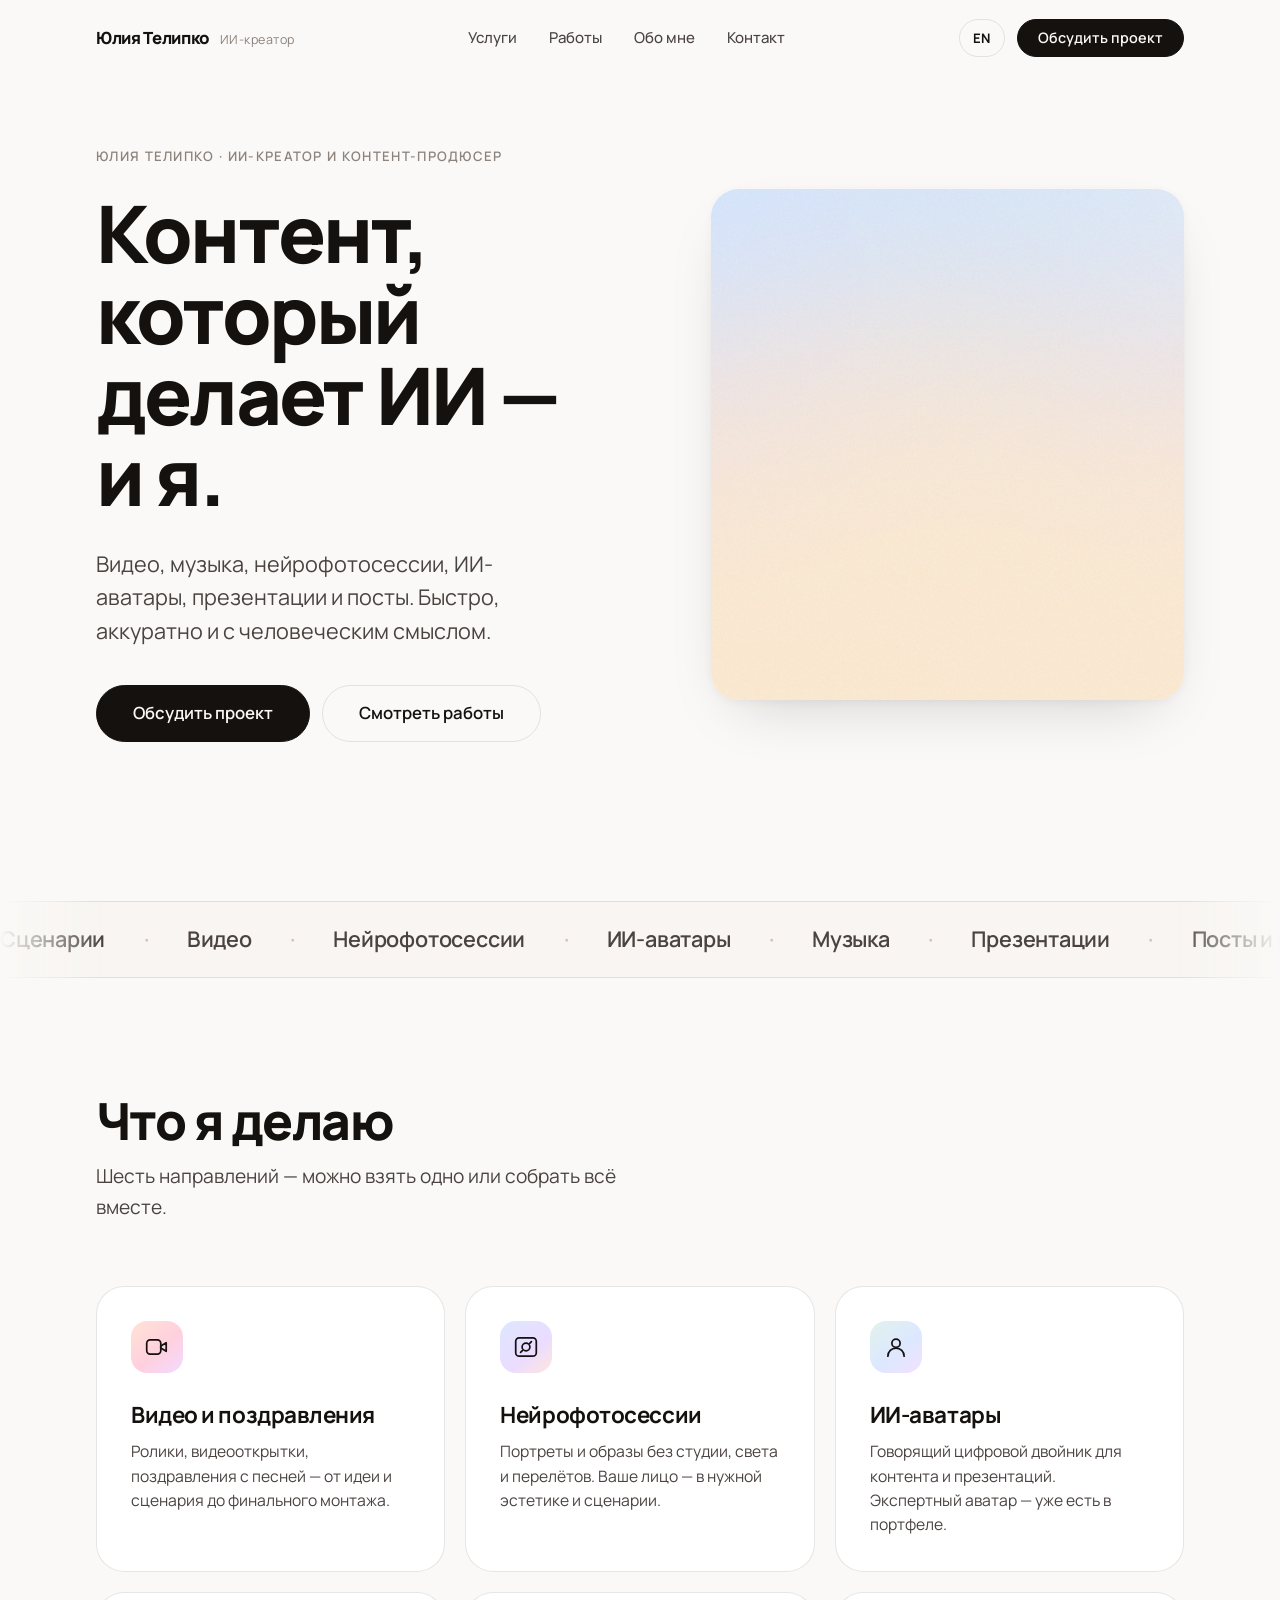
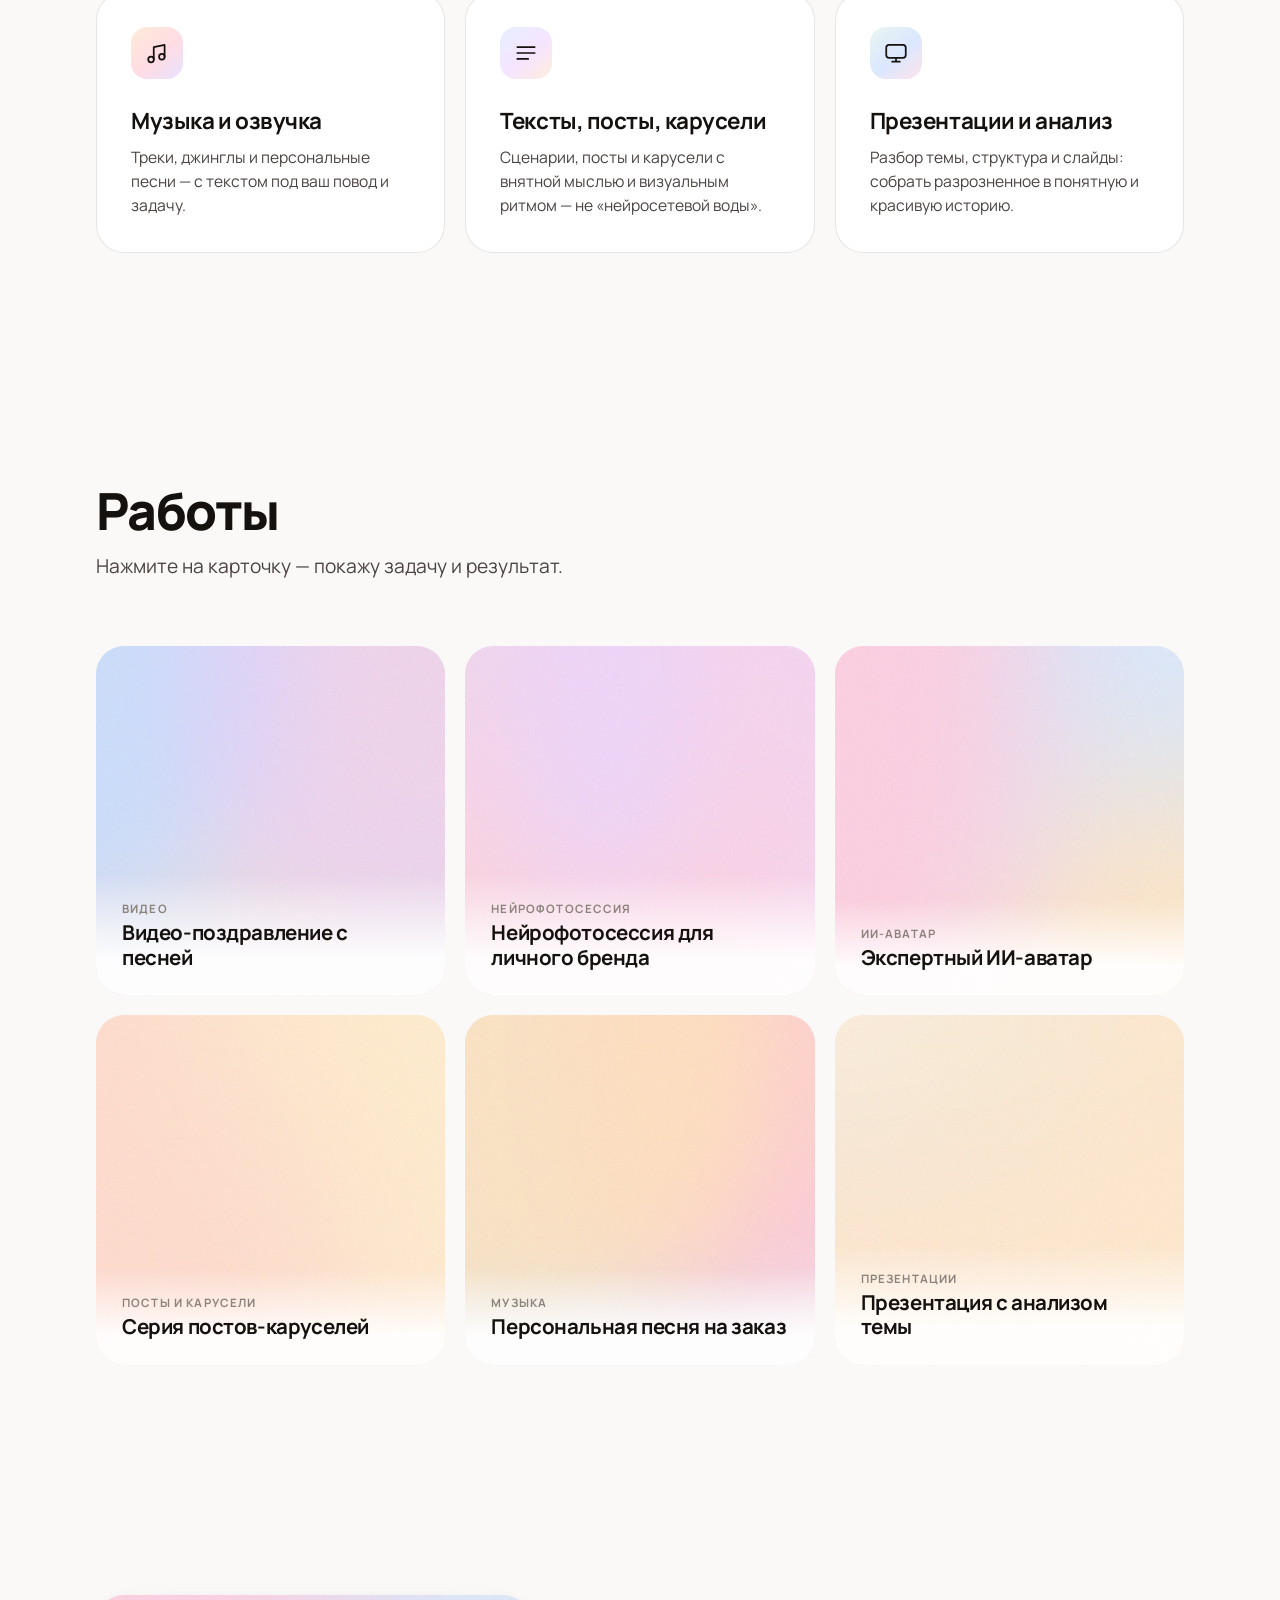
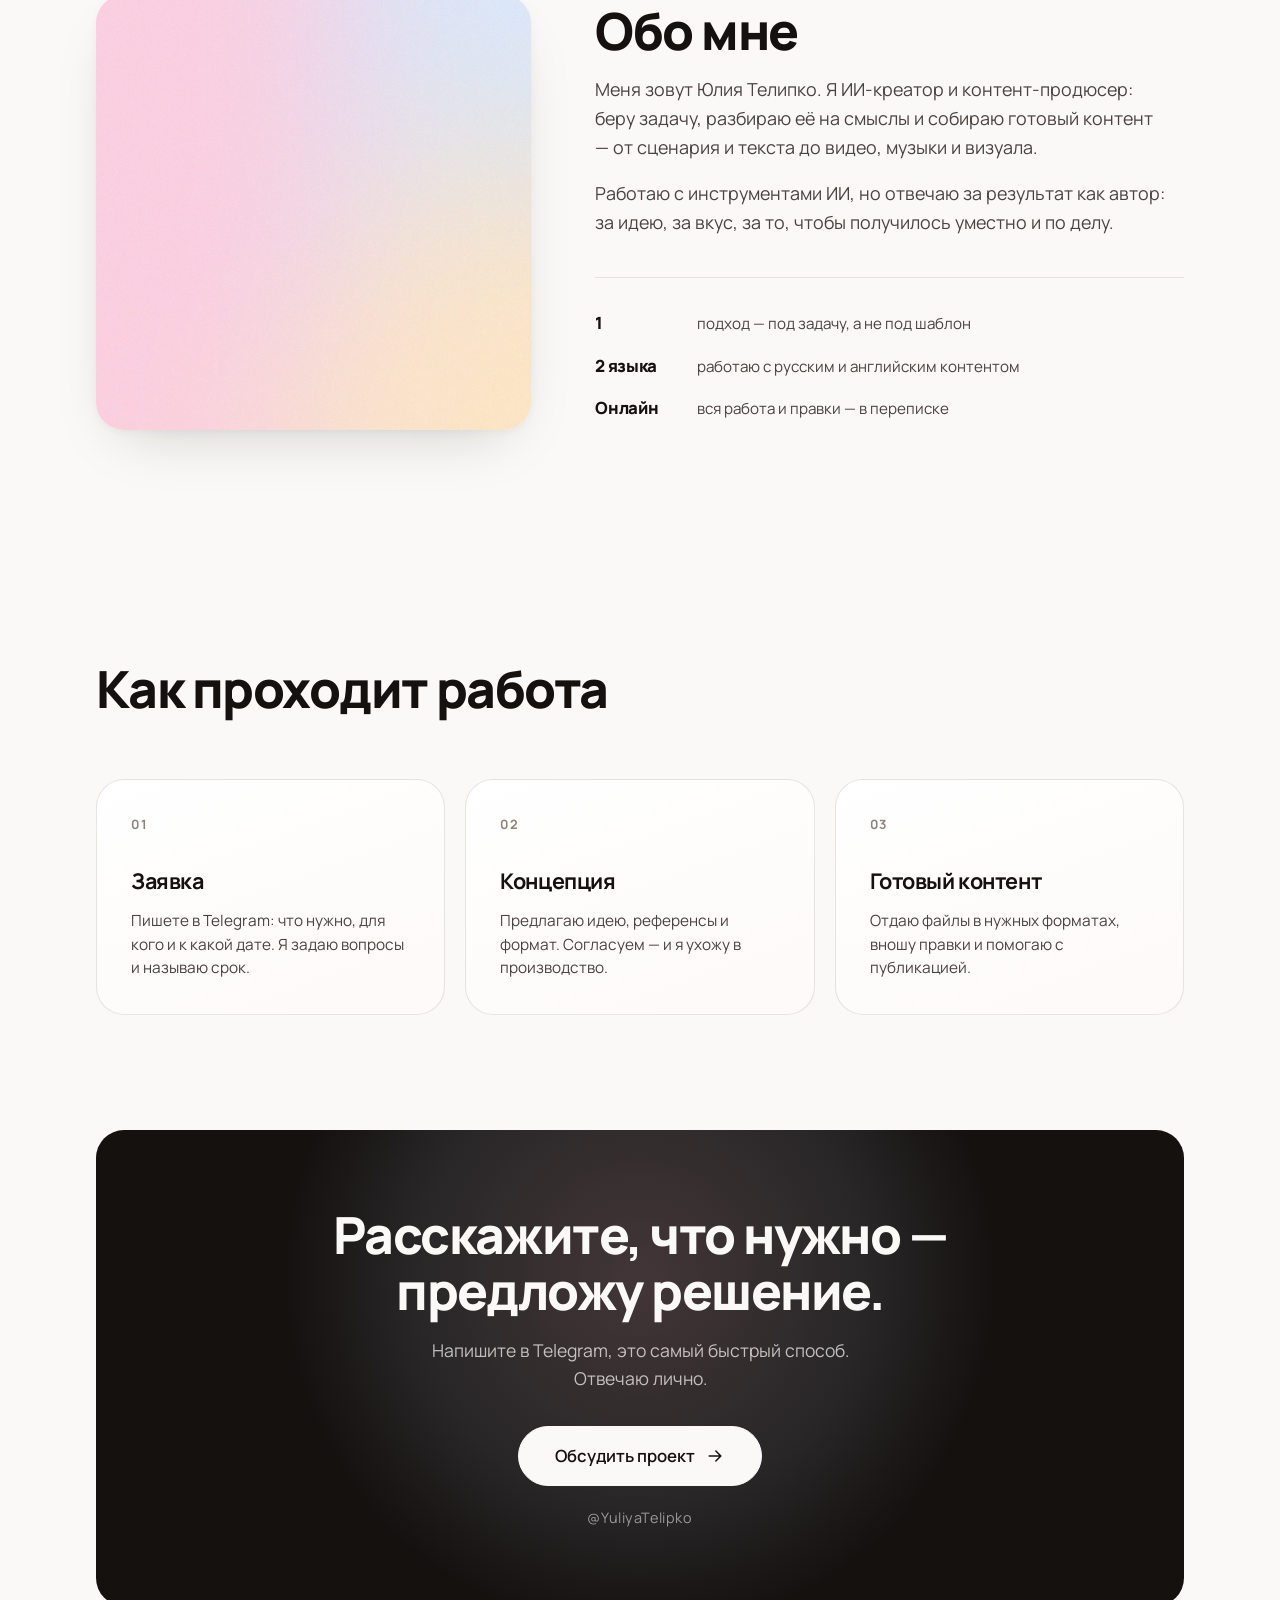
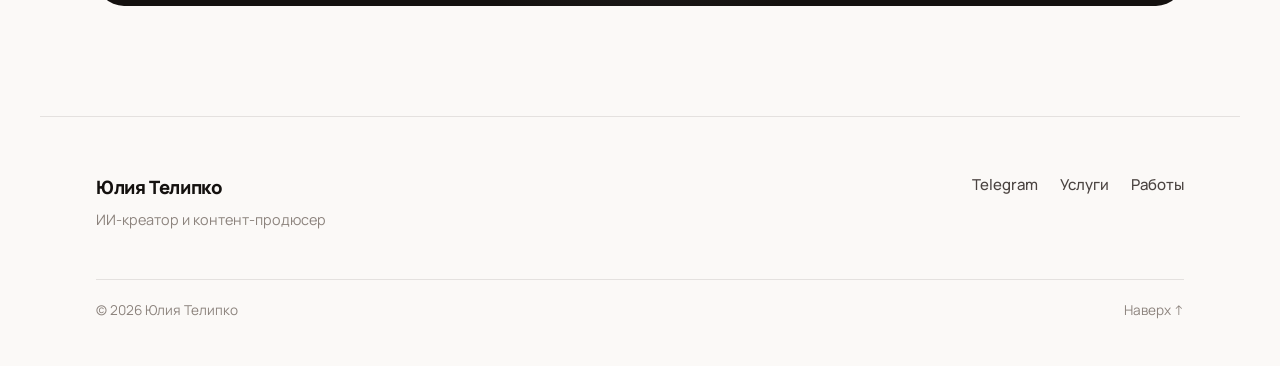
==== index.html @ e54862eb "Add files via upload" ====
<!DOCTYPE html>
<html lang="ru">
<head>
<meta charset="utf-8">
<meta name="viewport" content="width=device-width, initial-scale=1">
<title>Юлия Телипко — ИИ-креатор и контент-продюсер</title>
<meta name="description" content="Видео, музыка, нейрофотосессии, ИИ-аватары, презентации и посты. ИИ-креатор и контент-продюсер Юлия Телипко.">
<meta property="og:title" content="Юлия Телипко — ИИ-креатор и контент-продюсер">
<meta property="og:description" content="Видео, музыка, нейрофотосессии, ИИ-аватары, презентации и посты.">
<meta property="og:type" content="website">
<meta name="theme-color" content="#FBF9F7">
<link rel="icon" href="data:image/svg+xml,<svg xmlns='http://www.w3.org/2000/svg' viewBox='0 0 100 100'><rect width='100' height='100' rx='26' fill='%2314110F'/><text x='50' y='69' font-size='54' font-family='Georgia,serif' fill='%23FBF9F7' text-anchor='middle'>Ю</text></svg>">
<link rel="preconnect" href="https://fonts.googleapis.com">
<link rel="preconnect" href="https://fonts.gstatic.com" crossorigin>
<link href="https://fonts.googleapis.com/css2?family=Manrope:wght@400;500;600;700;800&display=swap" rel="stylesheet">
<link rel="stylesheet" href="styles.css">
</head>
<body id="top">

<header class="site-header" id="header">
  <div class="wrap header-inner">
    <a class="brand" href="#top">
      <span class="brand-name">Юлия Телипко</span>
      <span class="brand-role" data-i18n="brand.role">ИИ-креатор</span>
    </a>

    <nav class="nav" id="nav">
      <a href="#services" data-i18n="nav.services">Услуги</a>
      <a href="#works" data-i18n="nav.works">Работы</a>
      <a href="#about" data-i18n="nav.about">Обо мне</a>
      <a href="#contact" data-i18n="nav.contact">Контакт</a>
    </nav>

    <div class="header-actions">
      <button class="lang" id="lang" type="button" aria-label="Switch language">EN</button>
      <a class="btn btn-sm" href="https://t.me/YuliyaTelipko" target="_blank" rel="noopener" data-i18n="cta.short">Обсудить проект</a>
      <button class="burger" id="burger" type="button" aria-label="Menu" aria-expanded="false">
        <span></span><span></span>
      </button>
    </div>
  </div>
</header>

<main>

  <!-- HERO -->
  <section class="hero wrap">
    <div class="hero-text">
      <p class="eyebrow reveal" data-i18n="hero.eyebrow">Юлия Телипко · ИИ-креатор и контент-продюсер</p>
      <h1 class="display reveal" data-i18n="hero.title">Контент, который делает ИИ&nbsp;— и&nbsp;я.</h1>
      <p class="lead reveal" data-i18n="hero.lead">Видео, музыка, нейрофотосессии, ИИ-аватары, презентации и посты. Быстро, аккуратно и с человеческим смыслом.</p>
      <div class="hero-actions reveal">
        <a class="btn btn-lg" href="https://t.me/YuliyaTelipko" target="_blank" rel="noopener" data-i18n="cta.main">Обсудить проект</a>
        <a class="btn btn-ghost btn-lg" href="#works" data-i18n="cta.works">Смотреть работы</a>
      </div>
    </div>
    <div class="hero-media reveal">
      <img src="images/hero.jpg" alt="Абстрактная светлая графика" width="1400" height="1500">
    </div>
  </section>

  <!-- MARQUEE -->
  <div class="marquee" aria-hidden="true">
    <div class="marquee-track">
      <span data-i18n="mq.1">Сценарии</span><span class="dot">·</span>
      <span data-i18n="mq.2">Видео</span><span class="dot">·</span>
      <span data-i18n="mq.3">Нейрофотосессии</span><span class="dot">·</span>
      <span data-i18n="mq.4">ИИ-аватары</span><span class="dot">·</span>
      <span data-i18n="mq.5">Музыка</span><span class="dot">·</span>
      <span data-i18n="mq.6">Презентации</span><span class="dot">·</span>
      <span data-i18n="mq.7">Посты и карусели</span><span class="dot">·</span>
      <span data-i18n="mq.1">Сценарии</span><span class="dot">·</span>
      <span data-i18n="mq.2">Видео</span><span class="dot">·</span>
      <span data-i18n="mq.3">Нейрофотосессии</span><span class="dot">·</span>
      <span data-i18n="mq.4">ИИ-аватары</span><span class="dot">·</span>
      <span data-i18n="mq.5">Музыка</span><span class="dot">·</span>
      <span data-i18n="mq.6">Презентации</span><span class="dot">·</span>
      <span data-i18n="mq.7">Посты и карусели</span><span class="dot">·</span>
    </div>
  </div>

  <!-- SERVICES -->
  <section class="section wrap" id="services">
    <div class="section-head reveal">
      <h2 class="h2" data-i18n="services.title">Что я делаю</h2>
      <p class="section-sub" data-i18n="services.sub">Шесть направлений — можно взять одно или собрать всё вместе.</p>
    </div>

    <div class="services">
      <article class="service reveal" style="--g:linear-gradient(140deg,#FFE3D6,#FFD0DE 55%,#F4D9FF)">
        <div class="service-icon">
          <svg viewBox="0 0 24 24" fill="none" stroke="currentColor" stroke-width="1.6" stroke-linecap="round" stroke-linejoin="round"><rect x="2.5" y="5.5" width="13" height="13" rx="3.2"/><path d="M15.5 11l5-3v8l-5-3z"/></svg>
        </div>
        <h3 data-i18n="s1.t">Видео и поздравления</h3>
        <p data-i18n="s1.d">Ролики, видеооткрытки, поздравления с песней — от идеи и сценария до финального монтажа.</p>
      </article>

      <article class="service reveal" style="--g:linear-gradient(140deg,#DDE7FF,#EBDCFF 60%,#FFE6DE)">
        <div class="service-icon">
          <svg viewBox="0 0 24 24" fill="none" stroke="currentColor" stroke-width="1.6" stroke-linecap="round" stroke-linejoin="round"><rect x="2.5" y="3.5" width="19" height="17" rx="3.2"/><circle cx="12" cy="12" r="3.6"/><path d="M7 17l1.6-1.6M17 7l-1.6 1.6"/></svg>
        </div>
        <h3 data-i18n="s2.t">Нейрофотосессии</h3>
        <p data-i18n="s2.d">Портреты и образы без студии, света и перелётов. Ваше лицо — в нужной эстетике и сценарии.</p>
      </article>

      <article class="service reveal" style="--g:linear-gradient(140deg,#E2F2EC,#DCE8FF 55%,#F3E1FF)">
        <div class="service-icon">
          <svg viewBox="0 0 24 24" fill="none" stroke="currentColor" stroke-width="1.6" stroke-linecap="round" stroke-linejoin="round"><circle cx="12" cy="8.5" r="3.8"/><path d="M4.5 20.5a7.5 7.5 0 0115 0"/></svg>
        </div>
        <h3 data-i18n="s3.t">ИИ-аватары</h3>
        <p data-i18n="s3.d">Говорящий цифровой двойник для контента и презентаций. Экспертный аватар — уже есть в портфеле.</p>
      </article>

      <article class="service reveal" style="--g:linear-gradient(140deg,#FFEBD9,#FFDCE4 55%,#E8E2FF)">
        <div class="service-icon">
          <svg viewBox="0 0 24 24" fill="none" stroke="currentColor" stroke-width="1.6" stroke-linecap="round" stroke-linejoin="round"><path d="M9 18V6.5l10-2v11"/><circle cx="6.5" cy="18" r="2.6"/><circle cx="16.5" cy="15.5" r="2.6"/></svg>
        </div>
        <h3 data-i18n="s4.t">Музыка и озвучка</h3>
        <p data-i18n="s4.d">Треки, джинглы и персональные песни — с текстом под ваш повод и задачу.</p>
      </article>

      <article class="service reveal" style="--g:linear-gradient(140deg,#E6F0FF,#F6E4FF 55%,#FFEDDD)">
        <div class="service-icon">
          <svg viewBox="0 0 24 24" fill="none" stroke="currentColor" stroke-width="1.6" stroke-linecap="round" stroke-linejoin="round"><path d="M4 6.5h16M4 12h16M4 17.5h10"/></svg>
        </div>
        <h3 data-i18n="s5.t">Тексты, посты, карусели</h3>
        <p data-i18n="s5.d">Сценарии, посты и карусели с внятной мыслью и визуальным ритмом — не «нейросетевой воды».</p>
      </article>

      <article class="service reveal" style="--g:linear-gradient(140deg,#E9F5EF,#DBE7FF 55%,#FFE4E9)">
        <div class="service-icon">
          <svg viewBox="0 0 24 24" fill="none" stroke="currentColor" stroke-width="1.6" stroke-linecap="round" stroke-linejoin="round"><rect x="3" y="4.5" width="18" height="12" rx="2.6"/><path d="M12 16.5V20M8.5 20h7"/></svg>
        </div>
        <h3 data-i18n="s6.t">Презентации и анализ</h3>
        <p data-i18n="s6.d">Разбор темы, структура и слайды: собрать разрозненное в понятную и красивую историю.</p>
      </article>
    </div>
  </section>

  <!-- WORKS -->
  <section class="section wrap" id="works">
    <div class="section-head reveal">
      <h2 class="h2" data-i18n="works.title">Работы</h2>
      <p class="section-sub" data-i18n="works.sub">Нажмите на карточку — покажу задачу и результат.</p>
    </div>
    <div class="works" id="worksGrid"></div>
  </section>

  <!-- ABOUT -->
  <section class="section wrap about" id="about">
    <div class="about-media reveal">
      <img src="images/avatar.jpg" alt="Портрет-заглушка" width="1200" height="1200">
    </div>
    <div class="about-text">
      <h2 class="h2 reveal" data-i18n="about.title">Обо мне</h2>
      <p class="reveal" data-i18n="about.p1">Меня зовут Юлия Телипко. Я ИИ-креатор и контент-продюсер: беру задачу, разбираю её на смыслы и собираю готовый контент — от сценария и текста до видео, музыки и визуала.</p>
      <p class="reveal" data-i18n="about.p2">Работаю с инструментами ИИ, но отвечаю за результат как автор: за идею, за вкус, за то, чтобы получилось уместно и по делу.</p>
      <div class="about-facts reveal">
        <div class="fact">
          <span class="fact-num" data-i18n="about.f1n">1</span>
          <span class="fact-lbl" data-i18n="about.f1l">подход — под задачу, а не под шаблон</span>
        </div>
        <div class="fact">
          <span class="fact-num" data-i18n="about.f2n">2 языка</span>
          <span class="fact-lbl" data-i18n="about.f2l">работаю с русским и английским контентом</span>
        </div>
        <div class="fact">
          <span class="fact-num" data-i18n="about.f3n">Онлайн</span>
          <span class="fact-lbl" data-i18n="about.f3l">вся работа и правки — в переписке</span>
        </div>
      </div>
    </div>
  </section>

  <!-- PROCESS -->
  <section class="section wrap" id="process">
    <div class="section-head reveal">
      <h2 class="h2" data-i18n="process.title">Как проходит работа</h2>
    </div>
    <div class="steps">
      <div class="step reveal">
        <span class="step-num">01</span>
        <h3 data-i18n="p1.t">Заявка</h3>
        <p data-i18n="p1.d">Пишете в Telegram: что нужно, для кого и к какой дате. Я задаю вопросы и называю срок.</p>
      </div>
      <div class="step reveal">
        <span class="step-num">02</span>
        <h3 data-i18n="p2.t">Концепция</h3>
        <p data-i18n="p2.d">Предлагаю идею, референсы и формат. Согласуем — и я ухожу в производство.</p>
      </div>
      <div class="step reveal">
        <span class="step-num">03</span>
        <h3 data-i18n="p3.t">Готовый контент</h3>
        <p data-i18n="p3.d">Отдаю файлы в нужных форматах, вношу правки и помогаю с публикацией.</p>
      </div>
    </div>
  </section>

  <!-- CTA -->
  <section class="cta-section wrap">
    <div class="cta-card reveal">
      <h2 class="cta-title" data-i18n="ctaBlock.title">Расскажите, что нужно — предложу решение.</h2>
      <p class="cta-sub" data-i18n="ctaBlock.sub">Напишите в Telegram, это самый быстрый способ. Отвечаю лично.</p>
      <a class="btn btn-lg btn-invert" href="https://t.me/YuliyaTelipko" target="_blank" rel="noopener">
        <span data-i18n="cta.main">Обсудить проект</span>
        <svg viewBox="0 0 24 24" fill="none" stroke="currentColor" stroke-width="1.8" stroke-linecap="round" stroke-linejoin="round" aria-hidden="true"><path d="M5 12h14M13 6l6 6-6 6"/></svg>
      </a>
      <p class="cta-handle">@YuliyaTelipko</p>
    </div>
  </section>

</main>

<footer class="site-footer wrap" id="contact">
  <div class="footer-top">
    <div>
      <p class="footer-name">Юлия Телипко</p>
      <p class="footer-role" data-i18n="footer.role">ИИ-креатор и контент-продюсер</p>
    </div>
    <div class="footer-links">
      <a href="https://t.me/YuliyaTelipko" target="_blank" rel="noopener">Telegram</a>
      <a href="#services" data-i18n="nav.services">Услуги</a>
      <a href="#works" data-i18n="nav.works">Работы</a>
    </div>
  </div>
  <div class="footer-bottom">
    <span>© 2026 Юлия Телипко</span>
    <a href="#top" data-i18n="footer.up">Наверх ↑</a>
  </div>
</footer>

<!-- MODAL -->
<div class="modal" id="modal" role="dialog" aria-modal="true" aria-labelledby="modalTitle" hidden>
  <div class="modal-backdrop" data-close></div>
  <div class="modal-card">
    <button class="modal-close" type="button" data-close aria-label="Close">✕</button>
    <div class="modal-media"><img id="modalImg" src="" alt=""></div>
    <div class="modal-body">
      <span class="modal-tag" id="modalTag"></span>
      <h3 id="modalTitle"></h3>
      <p class="modal-task" id="modalTask"></p>
      <p class="modal-result" id="modalResult"></p>
      <a class="btn" href="https://t.me/YuliyaTelipko" target="_blank" rel="noopener" data-i18n="cta.main">Обсудить проект</a>
    </div>
  </div>
</div>

<script src="app.js"></script>
</body>
</html>
---- styles.css ----
/* ===========================================
   Юлия Телипко — ИИ-креатор
   Светлая тема, крупная типографика
   =========================================== */

:root{
  --bg: #FBF9F7;
  --bg-soft: #F4EFEA;
  --ink: #14110F;
  --ink-2: #4A4340;
  --ink-3: #8C837D;
  --line: rgba(20,17,15,.10);
  --card: #FFFFFF;
  --radius: 28px;
  --radius-sm: 18px;
  --shadow: 0 24px 60px -28px rgba(20,17,15,.22), 0 2px 8px rgba(20,17,15,.04);
  --shadow-lg: 0 40px 90px -40px rgba(20,17,15,.30), 0 4px 14px rgba(20,17,15,.05);
  --ease: cubic-bezier(.22,.61,.36,1);
  --wrap: 1200px;
  --header-h: 76px;
}

*,*::before,*::after{ box-sizing:border-box; }

html{ scroll-behavior:smooth; -webkit-text-size-adjust:100%; }
@media (prefers-reduced-motion: reduce){ html{ scroll-behavior:auto; } }

body{
  margin:0;
  background:var(--bg);
  color:var(--ink);
  font-family:"Manrope",-apple-system,BlinkMacSystemFont,"Segoe UI",Roboto,sans-serif;
  font-size:17px;
  line-height:1.6;
  -webkit-font-smoothing:antialiased;
  text-rendering:optimizeLegibility;
  overflow-x:hidden;
}

body.no-scroll{ overflow:hidden; }

img{ display:block; max-width:100%; height:auto; }

a{ color:inherit; text-decoration:none; }

::selection{ background:#FFD9E2; color:var(--ink); }

.wrap{
  width:100%;
  max-width:var(--wrap);
  margin-inline:auto;
  padding-inline:clamp(20px,5vw,56px);
}

/* ---------- Типографика ---------- */

.display{
  font-size:clamp(2.6rem, 6.2vw, 5.2rem);
  line-height:1.02;
  letter-spacing:-.035em;
  font-weight:800;
  margin:0 0 clamp(18px,2.4vw,30px);
}

.h2{
  font-size:clamp(2rem, 4vw, 3.4rem);
  line-height:1.06;
  letter-spacing:-.03em;
  font-weight:800;
  margin:0;
}

.lead{
  font-size:clamp(1.05rem, 1.7vw, 1.35rem);
  line-height:1.55;
  color:var(--ink-2);
  max-width:26ch;
  margin:0 0 clamp(28px,3vw,40px);
}

@media (min-width:760px){ .lead{ max-width:34ch; } }

.eyebrow{
  font-size:.82rem;
  font-weight:600;
  letter-spacing:.10em;
  text-transform:uppercase;
  color:var(--ink-3);
  margin:0 0 clamp(16px,2vw,26px);
}

.section-sub{
  font-size:clamp(1rem,1.5vw,1.2rem);
  color:var(--ink-2);
  margin:14px 0 0;
  max-width:44ch;
}

/* ---------- Кнопки ---------- */

.btn{
  display:inline-flex;
  align-items:center;
  gap:10px;
  padding:15px 28px;
  border-radius:100px;
  background:var(--ink);
  color:#FBF9F7;
  font-weight:600;
  font-size:1rem;
  line-height:1;
  border:1px solid var(--ink);
  cursor:pointer;
  transition:transform .35s var(--ease), background .25s, color .25s, box-shadow .35s var(--ease);
  will-change:transform;
}
.btn:hover{ transform:translateY(-2px); box-shadow:0 16px 32px -16px rgba(20,17,15,.45); }
.btn:active{ transform:translateY(0); }
.btn:focus-visible{ outline:2px solid var(--ink); outline-offset:3px; }

.btn-lg{ padding:19px 36px; font-size:1.05rem; }
.btn-sm{ padding:11px 20px; font-size:.9rem; }

.btn-ghost{
  background:transparent;
  color:var(--ink);
  border-color:var(--line);
}
.btn-ghost:hover{ background:rgba(20,17,15,.04); box-shadow:none; }

.btn-invert{
  background:#FBF9F7;
  color:var(--ink);
  border-color:#FBF9F7;
  margin-top:clamp(24px,3vw,34px);
}
.btn-invert:hover{ background:#fff; box-shadow:0 20px 40px -18px rgba(0,0,0,.35); }
.btn-invert svg{ width:20px; height:20px; }

/* ---------- Header ---------- */

.site-header{
  position:sticky;
  top:0;
  z-index:100;
  backdrop-filter:blur(14px);
  -webkit-backdrop-filter:blur(14px);
  background:rgba(251,249,247,.72);
  border-bottom:1px solid transparent;
  transition:border-color .3s, background .3s;
}
.site-header.scrolled{
  border-bottom-color:var(--line);
  background:rgba(251,249,247,.90);
}

.header-inner{
  height:var(--header-h);
  display:flex;
  align-items:center;
  justify-content:space-between;
  gap:24px;
}

.brand{ display:flex; align-items:baseline; gap:10px; flex-shrink:0; }
.brand-name{ font-weight:800; font-size:1.05rem; letter-spacing:-.02em; }
.brand-role{ font-size:.78rem; color:var(--ink-3); letter-spacing:.04em; }

.nav{ display:none; gap:32px; }
.nav a{
  font-size:.94rem;
  font-weight:500;
  color:var(--ink-2);
  position:relative;
  padding-block:4px;
  transition:color .2s;
}
.nav a::after{
  content:"";
  position:absolute; left:0; bottom:0;
  width:100%; height:1px;
  background:var(--ink);
  transform:scaleX(0);
  transform-origin:right;
  transition:transform .35s var(--ease);
}
.nav a:hover{ color:var(--ink); }
.nav a:hover::after{ transform:scaleX(1); transform-origin:left; }

.header-actions{ display:flex; align-items:center; gap:12px; }

.lang{
  background:transparent;
  border:1px solid var(--line);
  border-radius:100px;
  width:46px; height:38px;
  font-family:inherit;
  font-size:.82rem;
  font-weight:700;
  letter-spacing:.04em;
  color:var(--ink);
  cursor:pointer;
  transition:background .2s, border-color .2s;
}
.lang:hover{ background:rgba(20,17,15,.05); border-color:var(--ink-3); }

.header-actions .btn{ display:none; }

.burger{
  display:flex;
  flex-direction:column;
  justify-content:center;
  gap:6px;
  width:44px; height:38px;
  padding:0 10px;
  background:transparent;
  border:1px solid var(--line);
  border-radius:100px;
  cursor:pointer;
}
.burger span{
  display:block;
  height:1.6px;
  background:var(--ink);
  border-radius:2px;
  transition:transform .3s var(--ease), opacity .2s;
}
.burger[aria-expanded="true"] span:first-child{ transform:translateY(3.8px) rotate(45deg); }
.burger[aria-expanded="true"] span:last-child{ transform:translateY(-3.8px) rotate(-45deg); }

@media (min-width:900px){
  .nav{ display:flex; }
  .header-actions .btn{ display:inline-flex; }
  .burger{ display:none; }
}
@media (max-width:899px){
  .nav{
    position:fixed;
    inset:var(--header-h) 0 auto 0;
    flex-direction:column;
    gap:0;
    background:rgba(251,249,247,.98);
    backdrop-filter:blur(20px);
    border-bottom:1px solid var(--line);
    padding:12px clamp(20px,5vw,56px) 28px;
    transform:translateY(-12px);
    opacity:0;
    pointer-events:none;
    transition:opacity .28s var(--ease), transform .28s var(--ease);
    display:flex;
  }
  .nav.open{ opacity:1; transform:translateY(0); pointer-events:auto; }
  .nav a{
    font-size:1.35rem;
    font-weight:700;
    letter-spacing:-.02em;
    color:var(--ink);
    padding:16px 0;
    border-bottom:1px solid var(--line);
  }
  .nav a::after{ display:none; }
  .nav a:last-child{ border-bottom:none; }
}

/* ---------- Hero ---------- */

.hero{
  display:grid;
  gap:clamp(32px,5vw,60px);
  padding-top:clamp(36px,6vw,72px);
  padding-bottom:clamp(40px,6vw,80px);
  align-items:center;
}

.hero-text{ order:2; }
.hero-media{ order:1; }

.hero-media img{
  width:100%;
  border-radius:var(--radius);
  aspect-ratio:4/3.4;
  object-fit:cover;
  box-shadow:var(--shadow);
}

.hero-actions{
  display:flex;
  flex-wrap:wrap;
  gap:12px;
}

@media (min-width:900px){
  .hero{
    grid-template-columns:1.08fr .92fr;
    min-height:calc(100svh - var(--header-h));
    padding-top:0;
    padding-bottom:clamp(60px,7vw,100px);
  }
  .hero-text{ order:1; }
  .hero-media{ order:2; }
  .hero-media img{ aspect-ratio:1/1.08; }
}

/* ---------- Marquee ---------- */

.marquee{
  overflow:hidden;
  border-block:1px solid var(--line);
  padding-block:clamp(14px,2vw,20px);
  background:rgba(244,239,234,.45);
  -webkit-mask-image:linear-gradient(90deg,transparent,#000 8%,#000 92%,transparent);
  mask-image:linear-gradient(90deg,transparent,#000 8%,#000 92%,transparent);
}
.marquee-track{
  display:flex;
  align-items:center;
  gap:clamp(20px,3vw,40px);
  width:max-content;
  animation:scroll 46s linear infinite;
  font-size:clamp(1rem,1.8vw,1.35rem);
  font-weight:600;
  letter-spacing:-.01em;
  color:var(--ink-2);
  white-space:nowrap;
}
.marquee-track .dot{ color:#D9BFC6; }
@keyframes scroll{ to{ transform:translateX(-50%); } }
@media (prefers-reduced-motion: reduce){ .marquee-track{ animation:none; } }

/* ---------- Sections ---------- */

.section{ padding-block:clamp(60px,9vw,120px); }

.section-head{ margin-bottom:clamp(32px,5vw,64px); }

/* ---------- Services ---------- */

.services{
  display:grid;
  gap:clamp(12px,1.6vw,20px);
  grid-template-columns:1fr;
}
@media (min-width:640px){ .services{ grid-template-columns:repeat(2,1fr); } }
@media (min-width:1000px){ .services{ grid-template-columns:repeat(3,1fr); } }

.service{
  background:var(--card);
  border:1px solid var(--line);
  border-radius:var(--radius);
  padding:clamp(24px,3vw,34px);
  transition:transform .45s var(--ease), box-shadow .45s var(--ease), border-color .3s;
  position:relative;
  overflow:hidden;
}
.service::after{
  content:"";
  position:absolute;
  inset:0;
  background:var(--g);
  opacity:0;
  transition:opacity .45s var(--ease);
  z-index:0;
}
.service > *{ position:relative; z-index:1; }
.service:hover{
  transform:translateY(-5px);
  box-shadow:var(--shadow);
  border-color:transparent;
}
.service:hover::after{ opacity:.42; }

.service-icon{
  width:52px; height:52px;
  border-radius:16px;
  background:var(--g);
  display:grid;
  place-items:center;
  margin-bottom:clamp(20px,3vw,28px);
  color:var(--ink);
}
.service-icon svg{ width:26px; height:26px; }

.service h3{
  font-size:clamp(1.2rem,1.8vw,1.4rem);
  font-weight:700;
  letter-spacing:-.02em;
  line-height:1.25;
  margin:0 0 10px;
}
.service p{
  margin:0;
  color:var(--ink-2);
  font-size:.98rem;
  line-height:1.55;
}

/* ---------- Works ---------- */

.works{
  display:grid;
  gap:clamp(12px,1.6vw,20px);
  grid-template-columns:1fr;
}
@media (min-width:640px){ .works{ grid-template-columns:repeat(2,1fr); } }
@media (min-width:1000px){ .works{ grid-template-columns:repeat(3,1fr); } }

.work{
  position:relative;
  border:0;
  padding:0;
  border-radius:var(--radius);
  overflow:hidden;
  background:var(--bg-soft);
  cursor:pointer;
  aspect-ratio:1/1;
  text-align:left;
  font-family:inherit;
  color:inherit;
  transition:transform .45s var(--ease), box-shadow .45s var(--ease);
}
.work:hover{ transform:translateY(-5px); box-shadow:var(--shadow-lg); }
.work:focus-visible{ outline:2px solid var(--ink); outline-offset:4px; }

.work img{
  width:100%; height:100%;
  object-fit:cover;
  transition:transform .7s var(--ease);
}
.work:hover img{ transform:scale(1.05); }

.work-label{
  position:absolute;
  inset:auto 0 0 0;
  padding:clamp(18px,2.4vw,26px);
  background:linear-gradient(to top, rgba(255,255,255,.94) 30%, rgba(255,255,255,0));
  display:flex;
  flex-direction:column;
  gap:4px;
}
.work-tag{
  font-size:.72rem;
  font-weight:700;
  letter-spacing:.10em;
  text-transform:uppercase;
  color:var(--ink-3);
}
.work-title{
  font-size:clamp(1.1rem,1.6vw,1.3rem);
  font-weight:700;
  letter-spacing:-.02em;
  line-height:1.2;
}

/* ---------- About ---------- */

.about{
  display:grid;
  gap:clamp(32px,5vw,64px);
  align-items:center;
}
.about-media img{
  width:100%;
  border-radius:var(--radius);
  aspect-ratio:1/1;
  object-fit:cover;
  box-shadow:var(--shadow);
}
.about-text p{
  color:var(--ink-2);
  font-size:clamp(1rem,1.5vw,1.12rem);
  margin:18px 0 0;
  max-width:52ch;
}
.about-text .h2{ margin-bottom:0; }

.about-facts{
  display:grid;
  gap:16px;
  margin-top:clamp(28px,4vw,40px);
  padding-top:clamp(24px,3vw,32px);
  border-top:1px solid var(--line);
}
.fact{ display:flex; align-items:baseline; gap:14px; }
.fact-num{
  font-weight:800;
  font-size:1.05rem;
  letter-spacing:-.02em;
  white-space:nowrap;
  min-width:88px;
}
.fact-lbl{ color:var(--ink-2); font-size:.95rem; line-height:1.45; }

@media (min-width:900px){
  .about{ grid-template-columns:.85fr 1.15fr; }
}

/* ---------- Process ---------- */

.steps{
  display:grid;
  gap:clamp(12px,1.6vw,20px);
  grid-template-columns:1fr;
}
@media (min-width:760px){ .steps{ grid-template-columns:repeat(3,1fr); } }

.step{
  border:1px solid var(--line);
  border-radius:var(--radius);
  padding:clamp(24px,3vw,34px);
  background:linear-gradient(160deg,#FFFFFF,#FDFAF8);
  transition:transform .45s var(--ease), box-shadow .45s var(--ease);
}
.step:hover{ transform:translateY(-4px); box-shadow:var(--shadow); }
.step-num{
  display:block;
  font-size:.8rem;
  font-weight:700;
  letter-spacing:.12em;
  color:var(--ink-3);
  margin-bottom:clamp(20px,3vw,30px);
}
.step h3{
  font-size:clamp(1.15rem,1.7vw,1.35rem);
  font-weight:700;
  letter-spacing:-.02em;
  margin:0 0 10px;
}
.step p{ margin:0; color:var(--ink-2); font-size:.96rem; line-height:1.55; }

/* ---------- CTA ---------- */

.cta-section{ padding-bottom:clamp(60px,9vw,110px); }

.cta-card{
  background:var(--ink);
  color:#FBF9F7;
  border-radius:var(--radius);
  padding:clamp(36px,6vw,80px);
  text-align:center;
  display:flex;
  flex-direction:column;
  align-items:center;
  position:relative;
  overflow:hidden;
}
.cta-card::before{
  content:"";
  position:absolute;
  width:min(720px,110%);
  aspect-ratio:1;
  top:-45%;
  left:50%;
  transform:translateX(-50%);
  background:radial-gradient(circle, rgba(255,201,216,.20), rgba(214,226,255,.10) 45%, transparent 70%);
  pointer-events:none;
}
.cta-title{
  font-size:clamp(1.9rem,4vw,3.2rem);
  line-height:1.08;
  letter-spacing:-.03em;
  font-weight:800;
  margin:0;
  max-width:22ch;
  position:relative;
}
.cta-sub{
  color:rgba(251,249,247,.72);
  font-size:clamp(.98rem,1.4vw,1.1rem);
  margin:18px 0 0;
  max-width:40ch;
  position:relative;
}
.cta-card .btn{ position:relative; }
.cta-handle{
  margin:20px 0 0;
  font-size:.9rem;
  letter-spacing:.04em;
  color:rgba(251,249,247,.55);
  position:relative;
}

/* ---------- Footer ---------- */

.site-footer{
  border-top:1px solid var(--line);
  padding-top:clamp(36px,5vw,56px);
  padding-bottom:clamp(28px,4vw,44px);
}
.footer-top{
  display:flex;
  flex-wrap:wrap;
  gap:24px;
  justify-content:space-between;
  align-items:flex-start;
}
.footer-name{ font-weight:800; font-size:1.15rem; letter-spacing:-.02em; margin:0; }
.footer-role{ color:var(--ink-3); font-size:.9rem; margin:6px 0 0; }
.footer-links{ display:flex; flex-wrap:wrap; gap:22px; }
.footer-links a{
  font-size:.94rem;
  font-weight:500;
  color:var(--ink-2);
  transition:color .2s;
}
.footer-links a:hover{ color:var(--ink); }

.footer-bottom{
  margin-top:clamp(32px,4vw,48px);
  padding-top:20px;
  border-top:1px solid var(--line);
  display:flex;
  justify-content:space-between;
  gap:16px;
  font-size:.85rem;
  color:var(--ink-3);
}
.footer-bottom a:hover{ color:var(--ink); }

/* ---------- Modal ---------- */

.modal{
  position:fixed;
  inset:0;
  z-index:200;
  display:grid;
  place-items:center;
  padding:clamp(12px,3vw,32px);
}
.modal[hidden]{ display:none; }

.modal-backdrop{
  position:absolute;
  inset:0;
  background:rgba(20,17,15,.45);
  backdrop-filter:blur(6px);
  -webkit-backdrop-filter:blur(6px);
  animation:fade .3s var(--ease);
}
@keyframes fade{ from{ opacity:0; } }

.modal-card{
  position:relative;
  width:100%;
  max-width:860px;
  max-height:calc(100svh - 2*clamp(12px,3vw,32px));
  overflow:auto;
  background:var(--bg);
  border-radius:var(--radius);
  box-shadow:0 60px 120px -40px rgba(20,17,15,.5);
  animation:pop .38s var(--ease);
}
@keyframes pop{ from{ opacity:0; transform:translateY(16px) scale(.98); } }

.modal-close{
  position:absolute;
  top:16px; right:16px;
  z-index:3;
  width:42px; height:42px;
  border-radius:50%;
  border:1px solid rgba(20,17,15,.12);
  background:rgba(255,255,255,.85);
  backdrop-filter:blur(8px);
  color:var(--ink);
  font-size:1rem;
  cursor:pointer;
  display:grid;
  place-items:center;
  transition:background .2s, transform .2s;
}
.modal-close:hover{ background:#fff; transform:rotate(90deg); }

.modal-media img{
  width:100%;
  aspect-ratio:16/10;
  object-fit:cover;
}

.modal-body{
  padding:clamp(24px,4vw,44px);
  display:flex;
  flex-direction:column;
  align-items:flex-start;
  gap:12px;
}
.modal-tag{
  font-size:.74rem;
  font-weight:700;
  letter-spacing:.10em;
  text-transform:uppercase;
  color:var(--ink-3);
}
.modal-body h3{
  font-size:clamp(1.5rem,3vw,2.1rem);
  line-height:1.1;
  letter-spacing:-.03em;
  font-weight:800;
  margin:0;
}
.modal-task, .modal-result{
  margin:0;
  color:var(--ink-2);
  font-size:1rem;
  line-height:1.6;
  max-width:60ch;
}
.modal-task strong, .modal-result strong{ color:var(--ink); font-weight:700; }
.modal-body .btn{ margin-top:12px; }

@media (min-width:760px){
  .modal-card{
    display:grid;
    grid-template-columns:.9fr 1.1fr;
    align-items:stretch;
  }
  .modal-media img{
    height:100%;
    aspect-ratio:auto;
    min-height:100%;
  }
  .modal-body{ justify-content:center; }
}

/* ---------- Reveal animation ---------- */

.reveal{
  opacity:0;
  transform:translateY(22px);
  transition:opacity .8s var(--ease), transform .8s var(--ease);
}
.reveal.in{ opacity:1; transform:none; }

@media (prefers-reduced-motion: reduce){
  .reveal{ opacity:1; transform:none; transition:none; }
  .btn:hover, .service:hover, .work:hover, .step:hover{ transform:none; }
}

/* ---------- Draft notice (удалить после наполнения) ---------- */
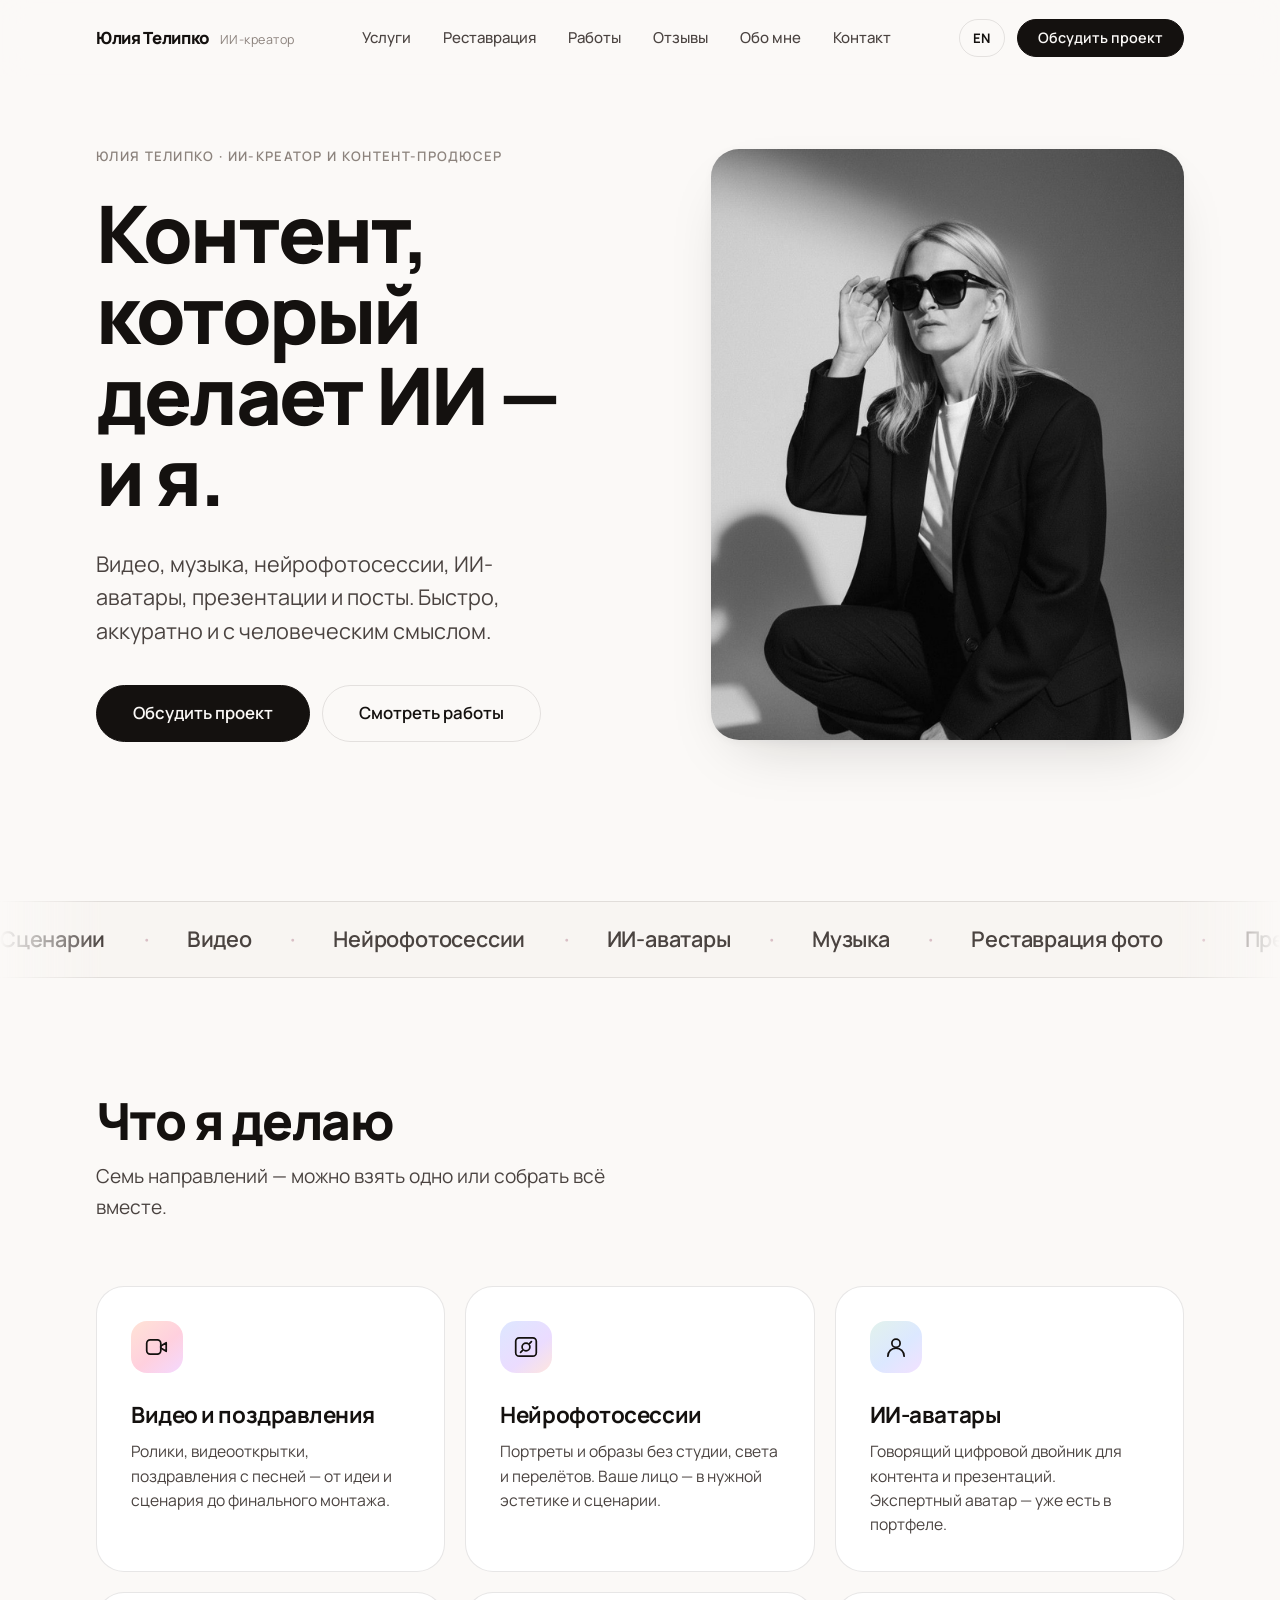
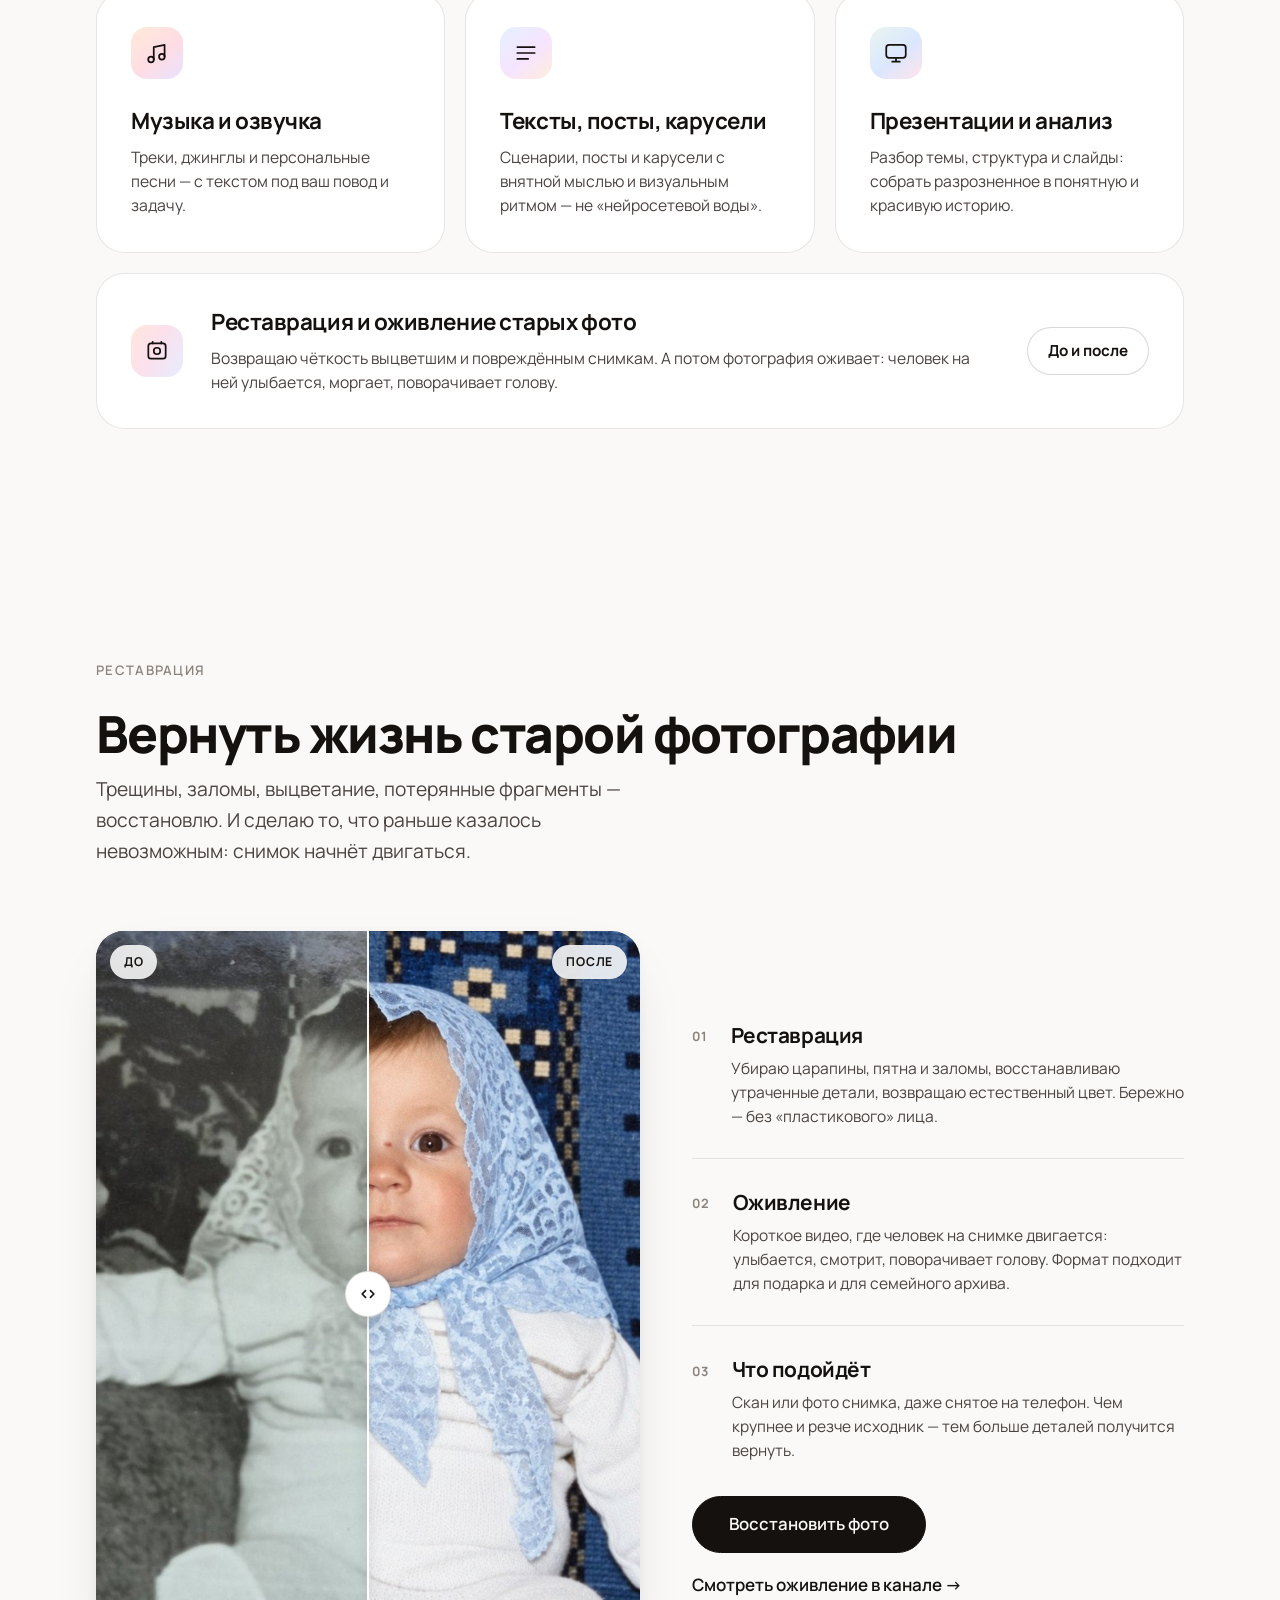
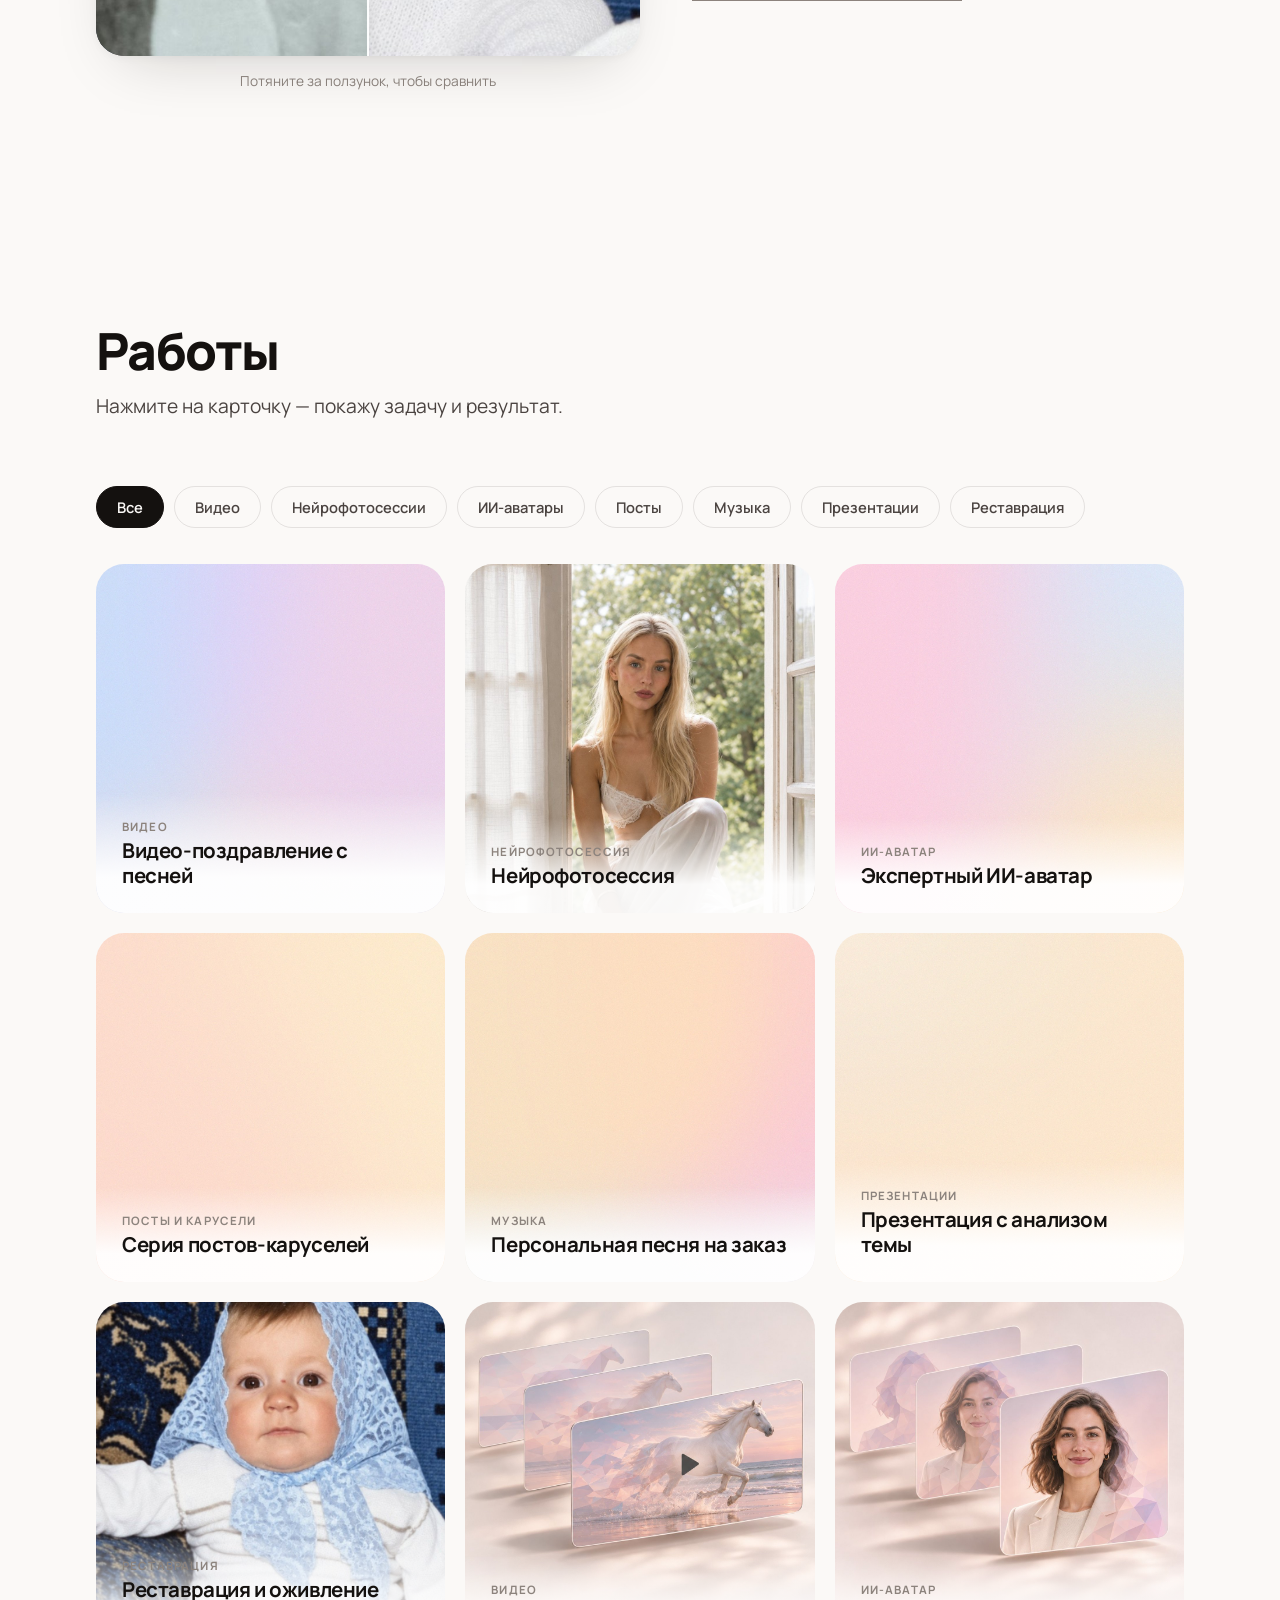
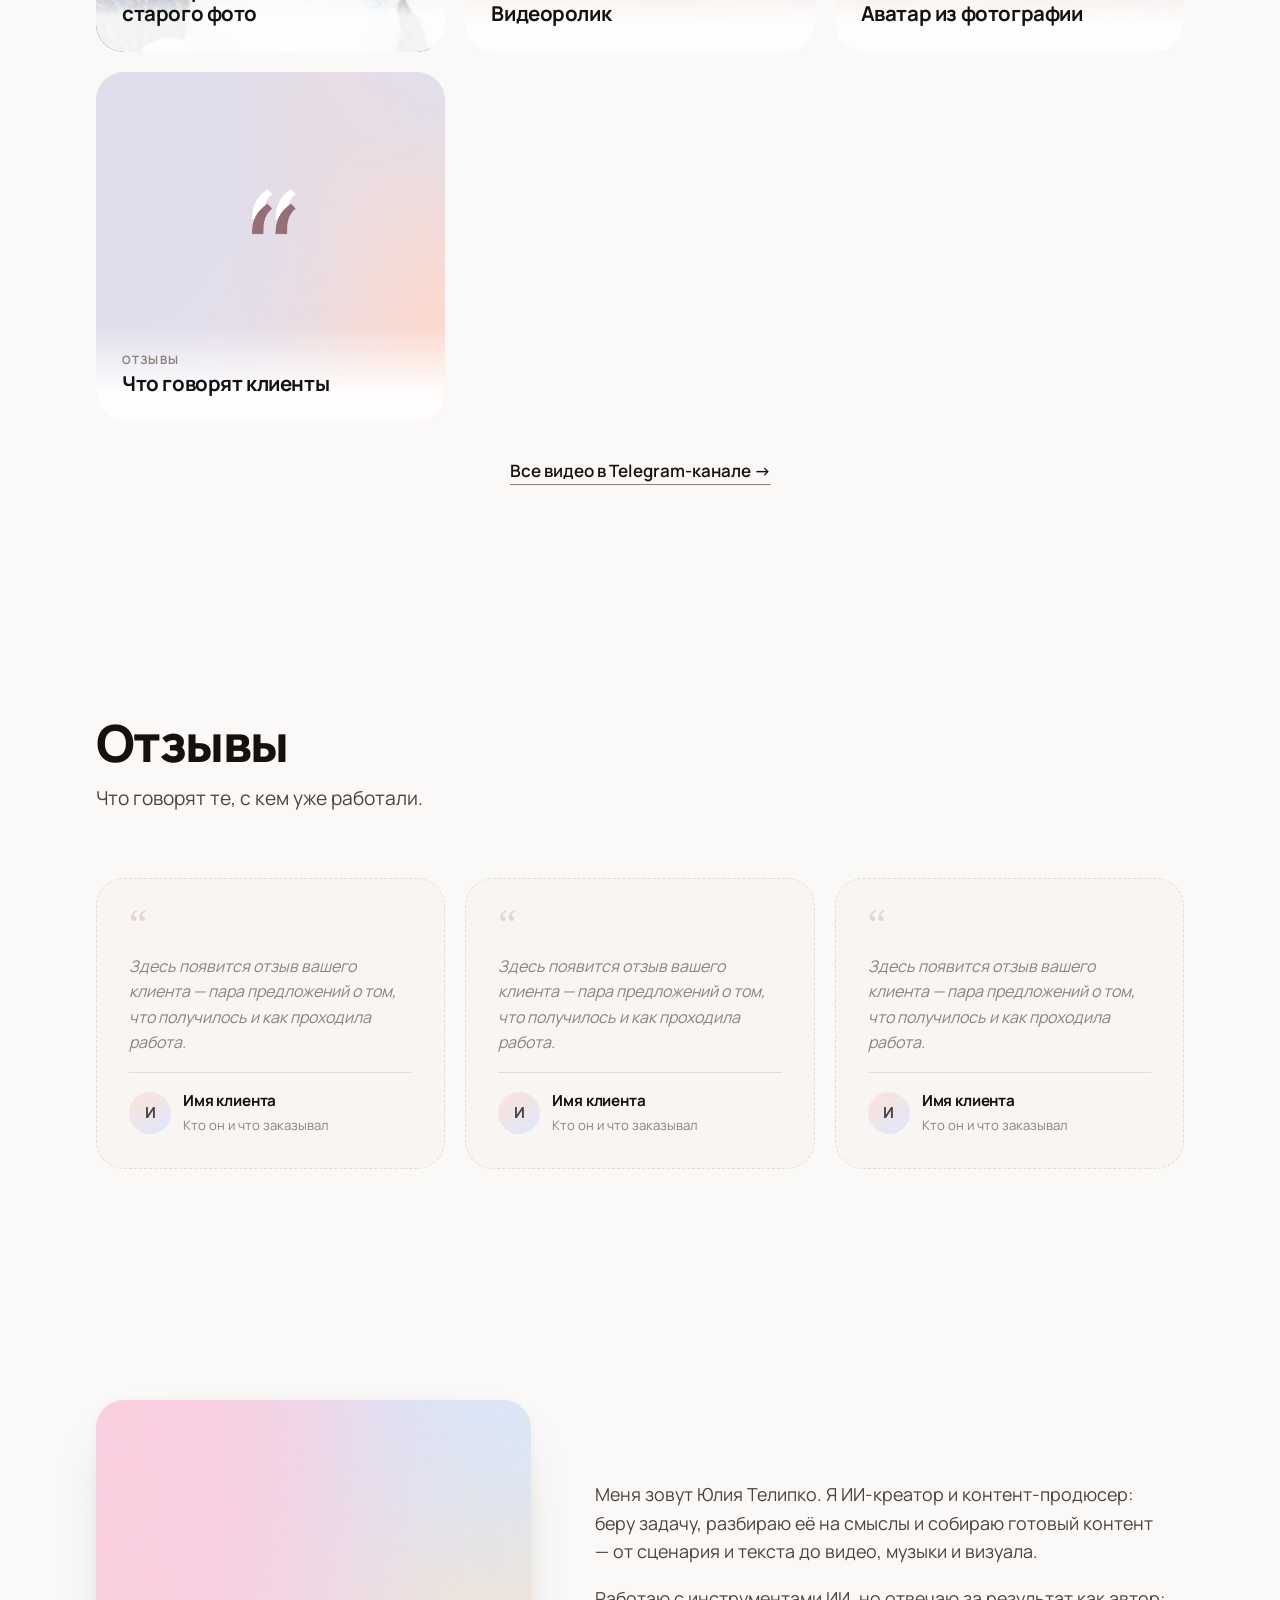
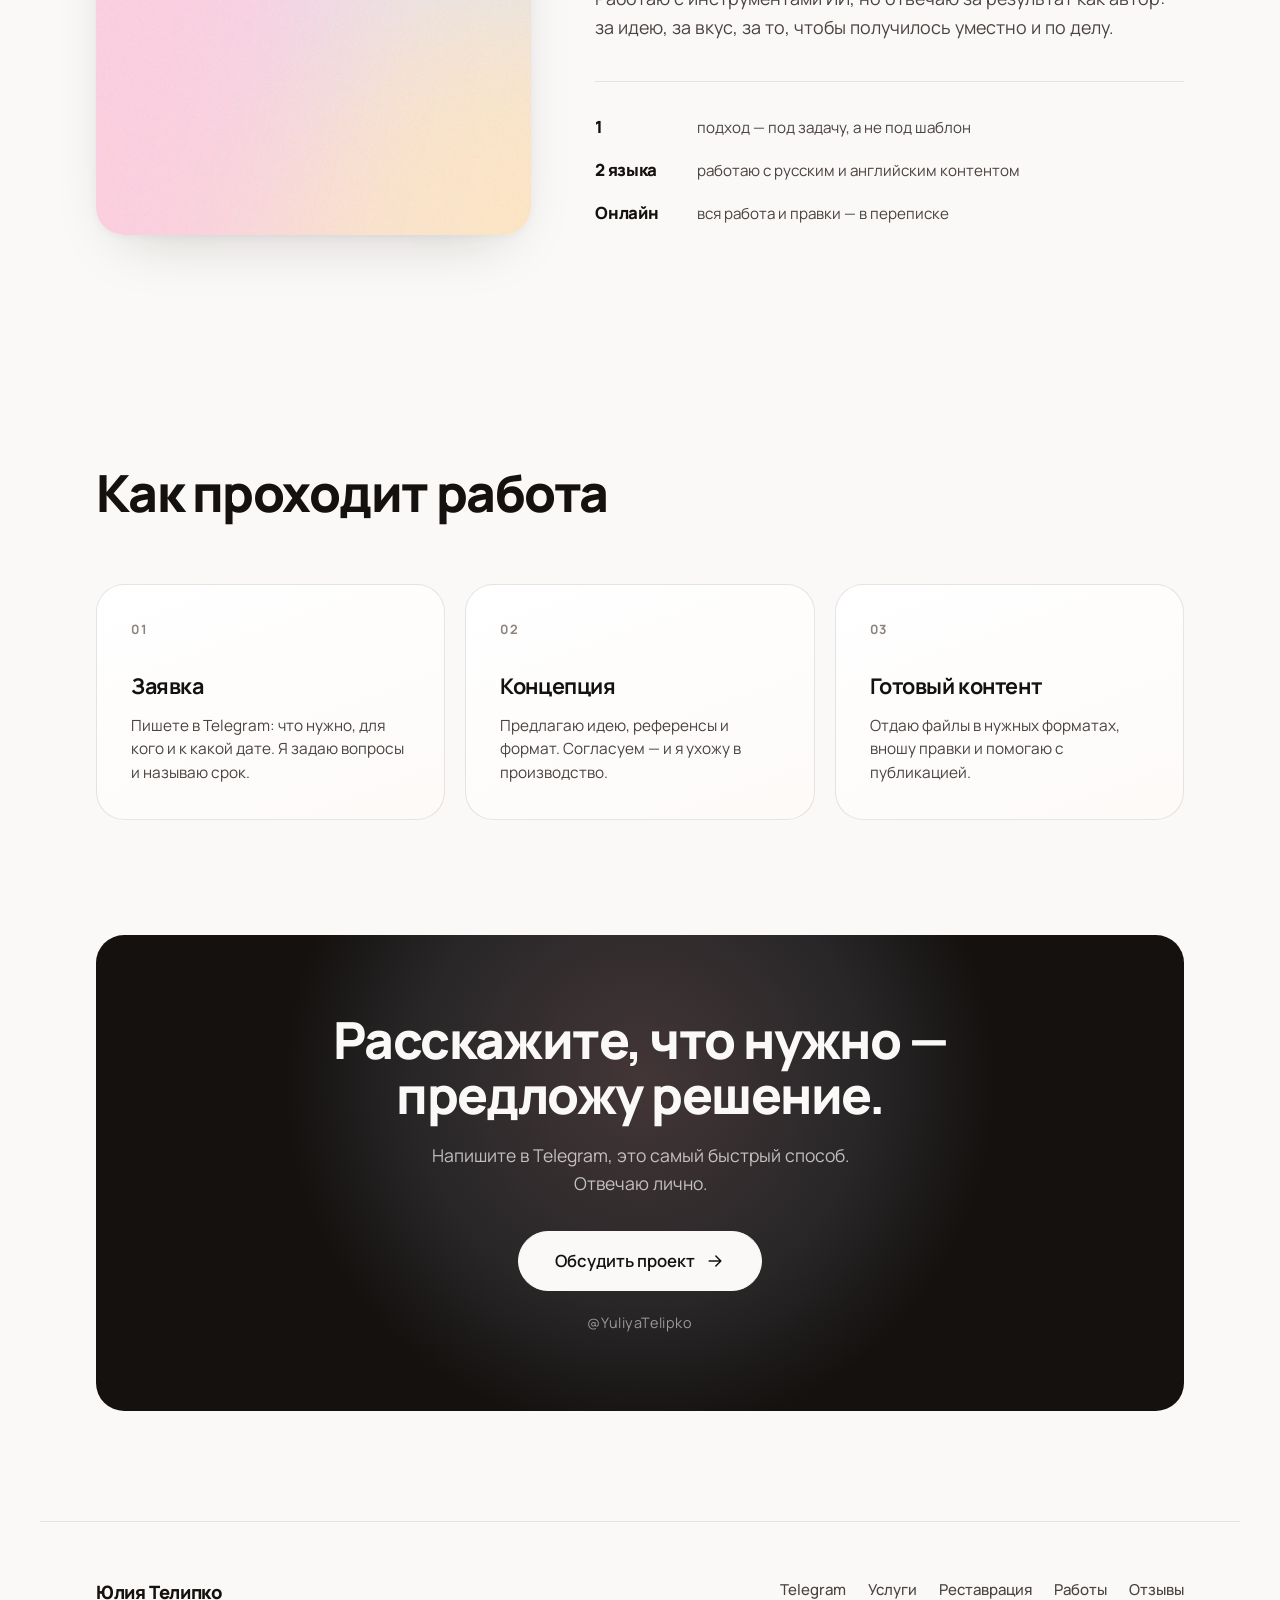
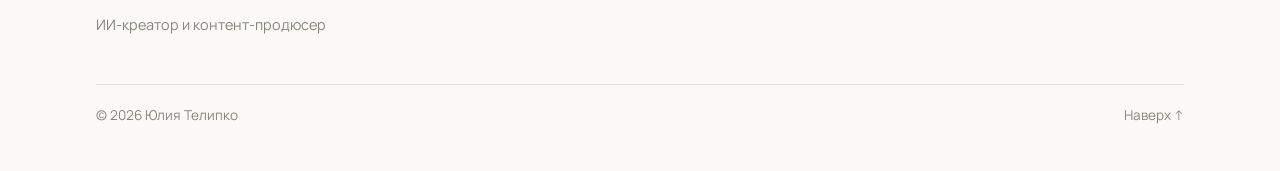
==== commit 66ad0e73: "Add files via upload" ====
--- a/index.html
+++ b/index.html
@@ -4,9 +4,9 @@
 <meta charset="utf-8">
 <meta name="viewport" content="width=device-width, initial-scale=1">
 <title>Юлия Телипко — ИИ-креатор и контент-продюсер</title>
-<meta name="description" content="Видео, музыка, нейрофотосессии, ИИ-аватары, презентации и посты. ИИ-креатор и контент-продюсер Юлия Телипко.">
+<meta name="description" content="Видео, музыка, нейрофотосессии, ИИ-аватары, реставрация старых фотографий, презентации и посты. ИИ-креатор и контент-продюсер Юлия Телипко.">
 <meta property="og:title" content="Юлия Телипко — ИИ-креатор и контент-продюсер">
-<meta property="og:description" content="Видео, музыка, нейрофотосессии, ИИ-аватары, презентации и посты.">
+<meta property="og:description" content="Видео, музыка, нейрофотосессии, ИИ-аватары, реставрация старых фото, презентации и посты.">
 <meta property="og:type" content="website">
 <meta name="theme-color" content="#FBF9F7">
 <link rel="icon" href="data:image/svg+xml,<svg xmlns='http://www.w3.org/2000/svg' viewBox='0 0 100 100'><rect width='100' height='100' rx='26' fill='%2314110F'/><text x='50' y='69' font-size='54' font-family='Georgia,serif' fill='%23FBF9F7' text-anchor='middle'>Ю</text></svg>">
@@ -26,7 +26,9 @@
 
     <nav class="nav" id="nav">
       <a href="#services" data-i18n="nav.services">Услуги</a>
+      <a href="#restoration" data-i18n="nav.restoration">Реставрация</a>
       <a href="#works" data-i18n="nav.works">Работы</a>
+      <a href="#reviews" data-i18n="nav.reviews">Отзывы</a>
       <a href="#about" data-i18n="nav.about">Обо мне</a>
       <a href="#contact" data-i18n="nav.contact">Контакт</a>
     </nav>
@@ -55,7 +57,7 @@
       </div>
     </div>
     <div class="hero-media reveal">
-      <img src="images/hero.jpg" alt="Абстрактная светлая графика" width="1400" height="1500">
+      <img src="hero.jpg" alt="Юлия Телипко — ИИ-креатор и контент-продюсер" width="1200" height="1500" fetchpriority="high">
     </div>
   </section>
 
@@ -67,6 +69,7 @@
       <span data-i18n="mq.3">Нейрофотосессии</span><span class="dot">·</span>
       <span data-i18n="mq.4">ИИ-аватары</span><span class="dot">·</span>
       <span data-i18n="mq.5">Музыка</span><span class="dot">·</span>
+      <span data-i18n="mq.8">Реставрация фото</span><span class="dot">·</span>
       <span data-i18n="mq.6">Презентации</span><span class="dot">·</span>
       <span data-i18n="mq.7">Посты и карусели</span><span class="dot">·</span>
       <span data-i18n="mq.1">Сценарии</span><span class="dot">·</span>
@@ -74,6 +77,7 @@
       <span data-i18n="mq.3">Нейрофотосессии</span><span class="dot">·</span>
       <span data-i18n="mq.4">ИИ-аватары</span><span class="dot">·</span>
       <span data-i18n="mq.5">Музыка</span><span class="dot">·</span>
+      <span data-i18n="mq.8">Реставрация фото</span><span class="dot">·</span>
       <span data-i18n="mq.6">Презентации</span><span class="dot">·</span>
       <span data-i18n="mq.7">Посты и карусели</span><span class="dot">·</span>
     </div>
@@ -83,7 +87,7 @@
   <section class="section wrap" id="services">
     <div class="section-head reveal">
       <h2 class="h2" data-i18n="services.title">Что я делаю</h2>
-      <p class="section-sub" data-i18n="services.sub">Шесть направлений — можно взять одно или собрать всё вместе.</p>
+      <p class="section-sub" data-i18n="services.sub">Семь направлений — можно взять одно или собрать всё вместе.</p>
     </div>
 
     <div class="services">
@@ -134,6 +138,75 @@
         <h3 data-i18n="s6.t">Презентации и анализ</h3>
         <p data-i18n="s6.d">Разбор темы, структура и слайды: собрать разрозненное в понятную и красивую историю.</p>
       </article>
+
+      <article class="service service--wide reveal" style="--g:linear-gradient(120deg,#FFE7DC,#FCE0EC 45%,#E6ECFF)">
+        <div class="service-icon">
+          <svg viewBox="0 0 24 24" fill="none" stroke="currentColor" stroke-width="1.6" stroke-linecap="round" stroke-linejoin="round"><path d="M4 7.5A2.5 2.5 0 016.5 5h11A2.5 2.5 0 0120 7.5v9A2.5 2.5 0 0117.5 19h-11A2.5 2.5 0 014 16.5z"/><circle cx="12" cy="12" r="3"/><path d="M8 5V3.5M16 5V3.5"/></svg>
+        </div>
+        <div class="service-copy">
+          <h3 data-i18n="s7.t">Реставрация и оживление старых фото</h3>
+          <p data-i18n="s7.d">Возвращаю чёткость выцветшим и повреждённым снимкам. А потом фотография оживает: человек на ней улыбается, моргает, поворачивает голову.</p>
+        </div>
+        <a class="service-link" href="#restoration" data-i18n="s7.cta">До и после</a>
+      </article>
+    </div>
+  </section>
+
+  <!-- RESTORATION -->
+  <section class="section wrap restoration" id="restoration">
+    <div class="section-head reveal">
+      <p class="eyebrow" data-i18n="rest.eyebrow">Реставрация</p>
+      <h2 class="h2" data-i18n="rest.title">Вернуть жизнь старой фотографии</h2>
+      <p class="section-sub" data-i18n="rest.sub">Трещины, заломы, выцветание, потерянные фрагменты — восстановлю. И сделаю то, что раньше казалось невозможным: снимок начнёт двигаться.</p>
+    </div>
+
+    <div class="restoration-grid">
+      <div class="ba-wrap reveal">
+        <div class="ba ba--portrait" id="ba">
+          <img class="ba-img" src="restore-after.jpg" alt="Фотография после реставрации" width="1200" height="900">
+          <div class="ba-before-layer" id="baBefore">
+            <img class="ba-img" src="restore-before.jpg" alt="" aria-hidden="true" width="1200" height="900">
+          </div>
+          <span class="ba-badge ba-badge--left" data-i18n="rest.before">До</span>
+          <span class="ba-badge ba-badge--right" data-i18n="rest.after">После</span>
+          <div class="ba-handle" id="baHandle" role="slider" tabindex="0"
+               aria-valuemin="0" aria-valuemax="100" aria-valuenow="50"
+               aria-label="Сравнение до и после" data-i18n-aria="rest.sliderLabel">
+            <span class="ba-knob">
+              <svg viewBox="0 0 24 24" fill="none" stroke="currentColor" stroke-width="2" stroke-linecap="round" stroke-linejoin="round" aria-hidden="true"><path d="M9 8l-4 4 4 4M15 8l4 4-4 4"/></svg>
+            </span>
+          </div>
+        </div>
+        <p class="ba-hint" data-i18n="rest.hint">Потяните за ползунок, чтобы сравнить</p>
+      </div>
+
+      <div class="rest-copy">
+        <ul class="rest-list">
+          <li class="reveal">
+            <span class="rest-num">01</span>
+            <div>
+              <h3 data-i18n="rest.l1t">Реставрация</h3>
+              <p data-i18n="rest.l1d">Убираю царапины, пятна и заломы, восстанавливаю утраченные детали, возвращаю естественный цвет. Бережно — без «пластикового» лица.</p>
+            </div>
+          </li>
+          <li class="reveal">
+            <span class="rest-num">02</span>
+            <div>
+              <h3 data-i18n="rest.l2t">Оживление</h3>
+              <p data-i18n="rest.l2d">Короткое видео, где человек на снимке двигается: улыбается, смотрит, поворачивает голову. Формат подходит для подарка и для семейного архива.</p>
+            </div>
+          </li>
+          <li class="reveal">
+            <span class="rest-num">03</span>
+            <div>
+              <h3 data-i18n="rest.l3t">Что подойдёт</h3>
+              <p data-i18n="rest.l3d">Скан или фото снимка, даже снятое на телефон. Чем крупнее и резче исходник — тем больше деталей получится вернуть.</p>
+            </div>
+          </li>
+        </ul>
+        <a class="btn btn-lg reveal" href="https://t.me/YuliyaTelipko" target="_blank" rel="noopener" data-i18n="rest.cta">Восстановить фото</a>
+        <a class="rest-video reveal" href="https://t.me/yuliya_portfoliovideo/7" target="_blank" rel="noopener" data-i18n="rest.video">Смотреть оживление в канале →</a>
+      </div>
     </div>
   </section>
 
@@ -143,13 +216,24 @@
       <h2 class="h2" data-i18n="works.title">Работы</h2>
       <p class="section-sub" data-i18n="works.sub">Нажмите на карточку — покажу задачу и результат.</p>
     </div>
+    <div class="work-tabs" id="workTabs"></div>
     <div class="works" id="worksGrid"></div>
+    <p class="channel-link reveal"><a href="https://t.me/yuliya_portfoliovideo" target="_blank" rel="noopener" data-i18n="works.channel">Все видео в Telegram-канале →</a></p>
+  </section>
+
+  <!-- REVIEWS -->
+  <section class="section wrap" id="reviews">
+    <div class="section-head reveal">
+      <h2 class="h2" data-i18n="reviews.title">Отзывы</h2>
+      <p class="section-sub" data-i18n="reviews.sub">Что говорят те, с кем уже работали.</p>
+    </div>
+    <div class="reviews" id="reviewsGrid"></div>
   </section>
 
   <!-- ABOUT -->
   <section class="section wrap about" id="about">
     <div class="about-media reveal">
-      <img src="images/avatar.jpg" alt="Портрет-заглушка" width="1200" height="1200">
+      <img src="avatar.jpg" alt="Юлия Телипко" width="1200" height="1200">
     </div>
     <div class="about-text">
       <h2 class="h2 reveal" data-i18n="about.title">Обо мне</h2>
@@ -220,7 +304,9 @@
     <div class="footer-links">
       <a href="https://t.me/YuliyaTelipko" target="_blank" rel="noopener">Telegram</a>
       <a href="#services" data-i18n="nav.services">Услуги</a>
+      <a href="#restoration" data-i18n="nav.restoration">Реставрация</a>
       <a href="#works" data-i18n="nav.works">Работы</a>
+      <a href="#reviews" data-i18n="nav.reviews">Отзывы</a>
     </div>
   </div>
   <div class="footer-bottom">
@@ -240,6 +326,8 @@
       <h3 id="modalTitle"></h3>
       <p class="modal-task" id="modalTask"></p>
       <p class="modal-result" id="modalResult"></p>
+      <div class="modal-thumbs" id="modalThumbs" hidden></div>
+      <div class="modal-videos" id="modalVideos" hidden></div>
       <a class="btn" href="https://t.me/YuliyaTelipko" target="_blank" rel="noopener" data-i18n="cta.main">Обсудить проект</a>
     </div>
   </div>
--- a/styles.css
+++ b/styles.css
@@ -278,8 +278,9 @@
 .hero-media img{
   width:100%;
   border-radius:var(--radius);
-  aspect-ratio:4/3.4;
+  aspect-ratio:4/5;
   object-fit:cover;
+  object-position:center top;
   box-shadow:var(--shadow);
 }
 
@@ -298,7 +299,7 @@
   }
   .hero-text{ order:1; }
   .hero-media{ order:2; }
-  .hero-media img{ aspect-ratio:1/1.08; }
+  .hero-media img{ aspect-ratio:4/5; }
 }
 
 /* ---------- Marquee ---------- */
@@ -451,6 +452,71 @@
   line-height:1.2;
 }
 
+/* ---------- Work tabs ---------- */
+
+.work-tabs{
+  display:flex;
+  flex-wrap:wrap;
+  gap:10px;
+  margin-bottom:clamp(24px,3vw,36px);
+}
+.work-tab{
+  font-family:inherit;
+  font-size:.92rem;
+  font-weight:600;
+  padding:10px 20px;
+  border-radius:100px;
+  border:1px solid var(--line);
+  background:transparent;
+  color:var(--ink-2);
+  cursor:pointer;
+  transition:background .2s, color .2s, border-color .2s;
+}
+.work-tab:hover{ border-color:var(--ink-3); color:var(--ink); }
+.work-tab.is-active{ background:var(--ink); border-color:var(--ink); color:#FBF9F7; }
+.work-tab:focus-visible{ outline:2px solid var(--ink); outline-offset:3px; }
+
+/* ---------- Channel links ---------- */
+
+.channel-link{ margin:clamp(24px,3vw,36px) 0 0; text-align:center; }
+.channel-link a,
+.rest-video{
+  font-weight:600;
+  color:var(--ink);
+  border-bottom:1px solid var(--ink-3);
+  padding-bottom:2px;
+  transition:border-color .2s;
+}
+.channel-link a:hover, .rest-video:hover{ border-color:var(--ink); }
+.rest-video{ display:inline-block; margin-top:18px; }
+
+/* ---------- Modal video buttons ---------- */
+
+.modal-videos{ display:flex; flex-wrap:wrap; gap:10px; margin-top:6px; }
+.modal-videos[hidden]{ display:none; }
+
+/* ---------- Modal thumbnails ---------- */
+
+.modal-thumbs{ display:flex; flex-wrap:wrap; gap:8px; margin-top:6px; }
+.modal-thumbs[hidden]{ display:none; }
+.modal-thumb{
+  width:56px; height:56px;
+  padding:0;
+  border-radius:12px;
+  overflow:hidden;
+  border:2px solid transparent;
+  background:var(--bg-soft);
+  cursor:pointer;
+  opacity:.7;
+  transition:opacity .2s, border-color .2s;
+}
+.modal-thumb img{ width:100%; height:100%; object-fit:cover; display:block; }
+.modal-thumb:hover{ opacity:1; }
+.modal-thumb.is-active{ border-color:var(--ink); opacity:1; }
+.modal-thumb:focus-visible{ outline:2px solid var(--ink); outline-offset:2px; }
+
+.ba.ba--portrait{ aspect-ratio:3/4; }
+
 /* ---------- About ---------- */
 
 .about{
@@ -720,6 +786,275 @@
   .modal-body{ justify-content:center; }
 }
 
+/* ---------- Reviews ---------- */
+
+.reviews{
+  display:grid;
+  gap:clamp(12px,1.6vw,20px);
+  grid-template-columns:1fr;
+}
+@media (min-width:760px){ .reviews{ grid-template-columns:repeat(2,1fr); } }
+@media (min-width:1100px){ .reviews{ grid-template-columns:repeat(3,1fr); } }
+
+.review{
+  background:var(--card);
+  border:1px solid var(--line);
+  border-radius:var(--radius);
+  padding:clamp(24px,3vw,32px);
+  display:flex;
+  flex-direction:column;
+  gap:16px;
+  transition:transform .45s var(--ease), box-shadow .45s var(--ease);
+}
+.review:hover{ transform:translateY(-4px); box-shadow:var(--shadow); }
+
+.review-mark{
+  font-family:Georgia,"Times New Roman",serif;
+  font-size:2.6rem;
+  line-height:.65;
+  color:#E4D3D8;
+  display:block;
+}
+
+.review-text{
+  margin:0;
+  color:var(--ink-2);
+  font-size:1rem;
+  line-height:1.6;
+  flex:1;
+}
+
+.review-author{
+  display:flex;
+  align-items:center;
+  gap:12px;
+  padding-top:16px;
+  border-top:1px solid var(--line);
+  margin-top:auto;
+}
+.review-avatar{
+  width:42px; height:42px;
+  border-radius:50%;
+  object-fit:cover;
+  background:var(--bg-soft);
+  flex-shrink:0;
+}
+.review-avatar-fallback{
+  width:42px; height:42px;
+  border-radius:50%;
+  background:linear-gradient(140deg,#FFE3D6,#DDE7FF);
+  display:grid;
+  place-items:center;
+  font-weight:700;
+  font-size:.95rem;
+  color:var(--ink-2);
+  flex-shrink:0;
+}
+.review-meta{ display:flex; flex-direction:column; gap:2px; min-width:0; }
+.review-name{ font-weight:700; font-size:.95rem; letter-spacing:-.01em; }
+.review-role{ font-size:.82rem; color:var(--ink-3); }
+
+.review-placeholder{
+  border-style:dashed;
+  background:rgba(244,239,234,.45);
+}
+.review-placeholder .review-text{ color:var(--ink-3); font-style:italic; }
+
+/* ---------- Service wide (реставрация) ---------- */
+
+.service--wide{
+  display:grid;
+  grid-template-columns:1fr;
+  gap:clamp(16px,2.4vw,28px);
+  align-items:center;
+}
+.service--wide .service-icon{ margin-bottom:0; }
+.service--wide .service-copy h3{ margin-bottom:10px; }
+.service--wide .service-copy p{ margin:0; }
+
+.service-link{
+  display:inline-flex;
+  align-items:center;
+  gap:8px;
+  font-weight:700;
+  font-size:.95rem;
+  color:var(--ink);
+  justify-self:start;
+  padding:11px 20px;
+  border-radius:100px;
+  border:1px solid rgba(20,17,15,.16);
+  background:rgba(255,255,255,.55);
+  transition:background .25s var(--ease), border-color .25s, transform .35s var(--ease);
+  white-space:nowrap;
+}
+.service-link:hover{
+  background:#fff;
+  border-color:rgba(20,17,15,.3);
+  transform:translateY(-2px);
+}
+.service-link:focus-visible{ outline:2px solid var(--ink); outline-offset:3px; }
+
+@media (min-width:640px){
+  .service--wide{ grid-column:span 2; }
+}
+@media (min-width:760px){
+  .service--wide{ grid-template-columns:auto 1fr; }
+  .service--wide .service-link{ grid-column:2; justify-self:start; }
+}
+@media (min-width:1000px){
+  .service--wide{
+    grid-column:span 3;
+    grid-template-columns:auto 1fr auto;
+  }
+  .service--wide .service-link{ grid-column:auto; }
+}
+
+/* ---------- Restoration ---------- */
+
+.restoration{ position:relative; }
+
+.restoration-grid{
+  display:grid;
+  gap:clamp(28px,4vw,56px);
+  align-items:start;
+}
+@media (min-width:900px){
+  .restoration-grid{ grid-template-columns:1.05fr .95fr; align-items:center; }
+}
+
+/* Сравнение до/после */
+.ba-wrap{ position:relative; }
+.ba{
+  position:relative;
+  border-radius:var(--radius);
+  overflow:hidden;
+  box-shadow:var(--shadow);
+  aspect-ratio:4/3;
+  touch-action:pan-y;
+  cursor:ew-resize;
+  user-select:none;
+  -webkit-user-select:none;
+  background:var(--bg-soft);
+}
+.ba-img{
+  position:absolute;
+  inset:0;
+  width:100%;
+  height:100%;
+  object-fit:cover;
+  pointer-events:none;
+  -webkit-user-drag:none;
+}
+.ba-before-layer{
+  position:absolute;
+  inset:0;
+  clip-path:inset(0 50% 0 0);
+  will-change:clip-path;
+}
+.ba:focus-visible{ outline:2px solid var(--ink); outline-offset:4px; }
+
+.ba-badge{
+  position:absolute;
+  top:14px;
+  z-index:3;
+  padding:7px 14px;
+  border-radius:100px;
+  background:rgba(255,255,255,.86);
+  backdrop-filter:blur(8px);
+  -webkit-backdrop-filter:blur(8px);
+  font-size:.76rem;
+  font-weight:700;
+  letter-spacing:.06em;
+  text-transform:uppercase;
+  color:var(--ink);
+  pointer-events:none;
+}
+.ba-badge--left{ left:14px; }
+.ba-badge--right{ right:14px; }
+
+.ba-handle{
+  position:absolute;
+  top:0;
+  bottom:0;
+  left:50%;
+  width:2px;
+  background:rgba(255,255,255,.95);
+  box-shadow:0 0 12px rgba(20,17,15,.28);
+  z-index:4;
+  transform:translateX(-1px);
+  display:flex;
+  align-items:center;
+  justify-content:center;
+  cursor:ew-resize;
+}
+.ba-knob{
+  display:grid;
+  place-items:center;
+  width:46px; height:46px;
+  border-radius:50%;
+  background:#fff;
+  border:1px solid rgba(20,17,15,.12);
+  box-shadow:0 8px 24px -8px rgba(20,17,15,.45);
+  color:var(--ink);
+  flex-shrink:0;
+  transition:transform .25s var(--ease);
+}
+.ba-knob svg{ width:20px; height:20px; }
+.ba-handle:hover .ba-knob{ transform:scale(1.06); }
+.ba-handle:focus-visible{ outline:none; }
+.ba-handle:focus-visible .ba-knob{ outline:2px solid var(--ink); outline-offset:3px; }
+
+.ba-hint{
+  margin:14px 0 0;
+  font-size:.86rem;
+  color:var(--ink-3);
+  text-align:center;
+}
+
+/* Список пунктов реставрации */
+.rest-copy{ display:flex; flex-direction:column; align-items:flex-start; }
+
+.rest-list{
+  list-style:none;
+  margin:0;
+  padding:0;
+  display:flex;
+  flex-direction:column;
+  gap:clamp(20px,3vw,30px);
+  width:100%;
+}
+.rest-list li{
+  display:grid;
+  grid-template-columns:auto 1fr;
+  gap:clamp(14px,2vw,22px);
+  padding-bottom:clamp(20px,3vw,30px);
+  border-bottom:1px solid var(--line);
+}
+.rest-list li:last-child{ border-bottom:none; padding-bottom:0; }
+
+.rest-num{
+  font-size:.8rem;
+  font-weight:700;
+  letter-spacing:.12em;
+  color:var(--ink-3);
+  padding-top:.35em;
+}
+.rest-list h3{
+  font-size:clamp(1.1rem,1.7vw,1.3rem);
+  font-weight:700;
+  letter-spacing:-.02em;
+  line-height:1.25;
+  margin:0 0 8px;
+}
+.rest-list p{
+  margin:0;
+  color:var(--ink-2);
+  font-size:.97rem;
+  line-height:1.55;
+}
+
+.rest-copy .btn{ margin-top:clamp(24px,3vw,34px); }
+
 /* ---------- Reveal animation ---------- */
 
 .reveal{
@@ -731,7 +1066,7 @@
 
 @media (prefers-reduced-motion: reduce){
   .reveal{ opacity:1; transform:none; transition:none; }
-  .btn:hover, .service:hover, .work:hover, .step:hover{ transform:none; }
+  .btn:hover, .service:hover, .work:hover, .step:hover, .review:hover, .ba-handle:hover .ba-knob{ transform:none; }
 }
 
 /* ---------- Draft notice (удалить после наполнения) ---------- */
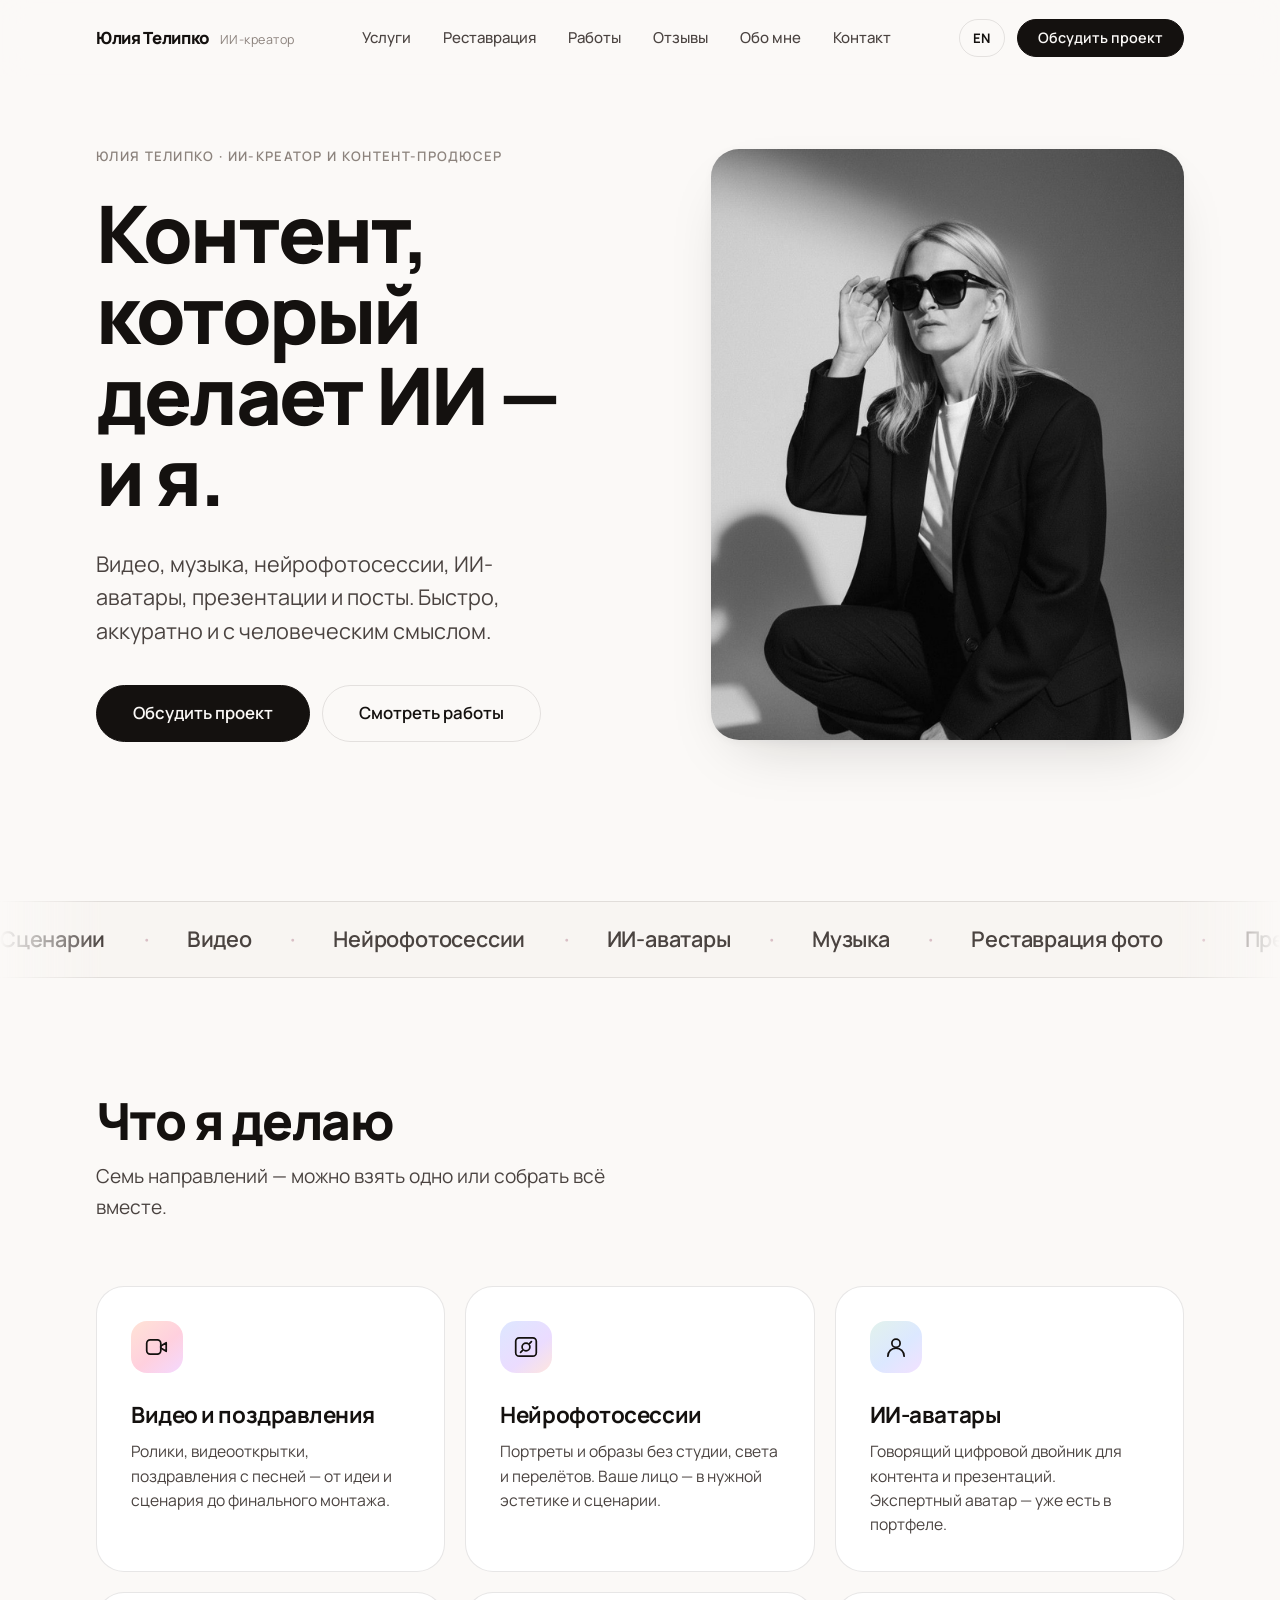
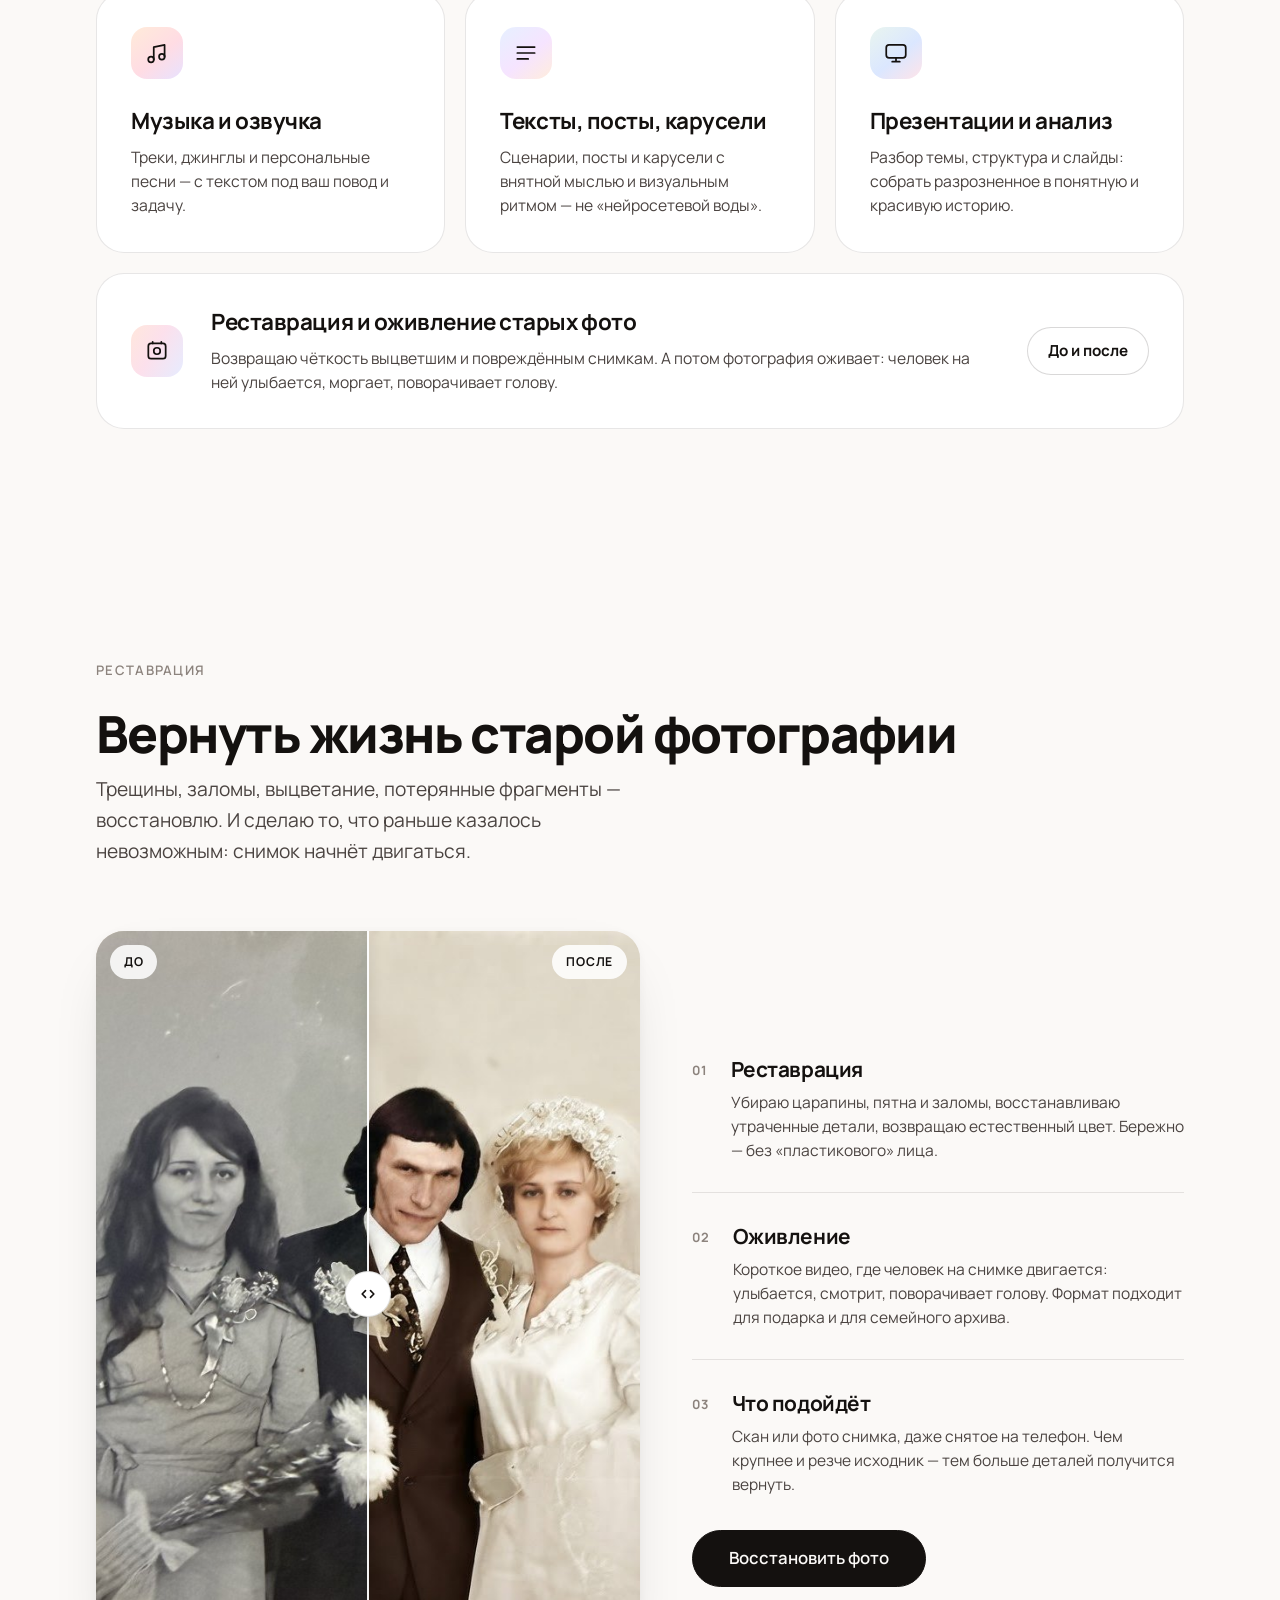
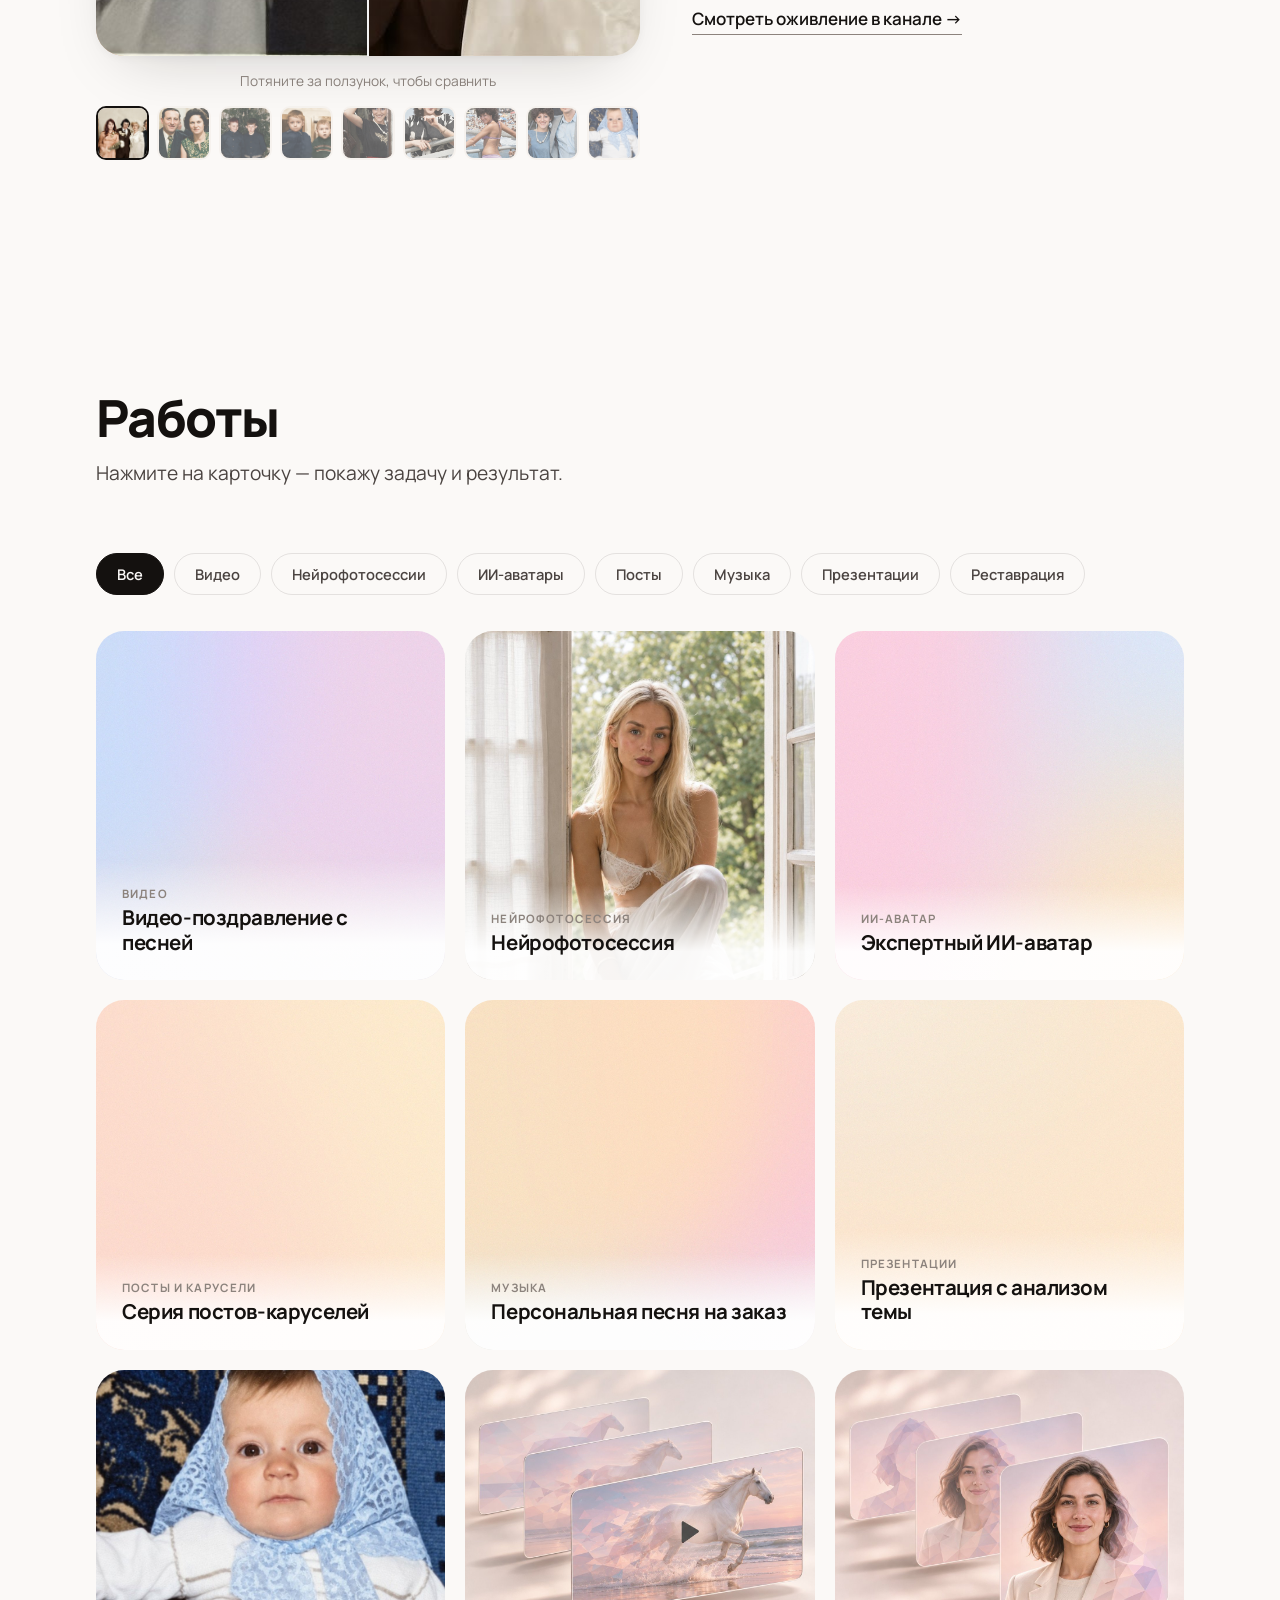
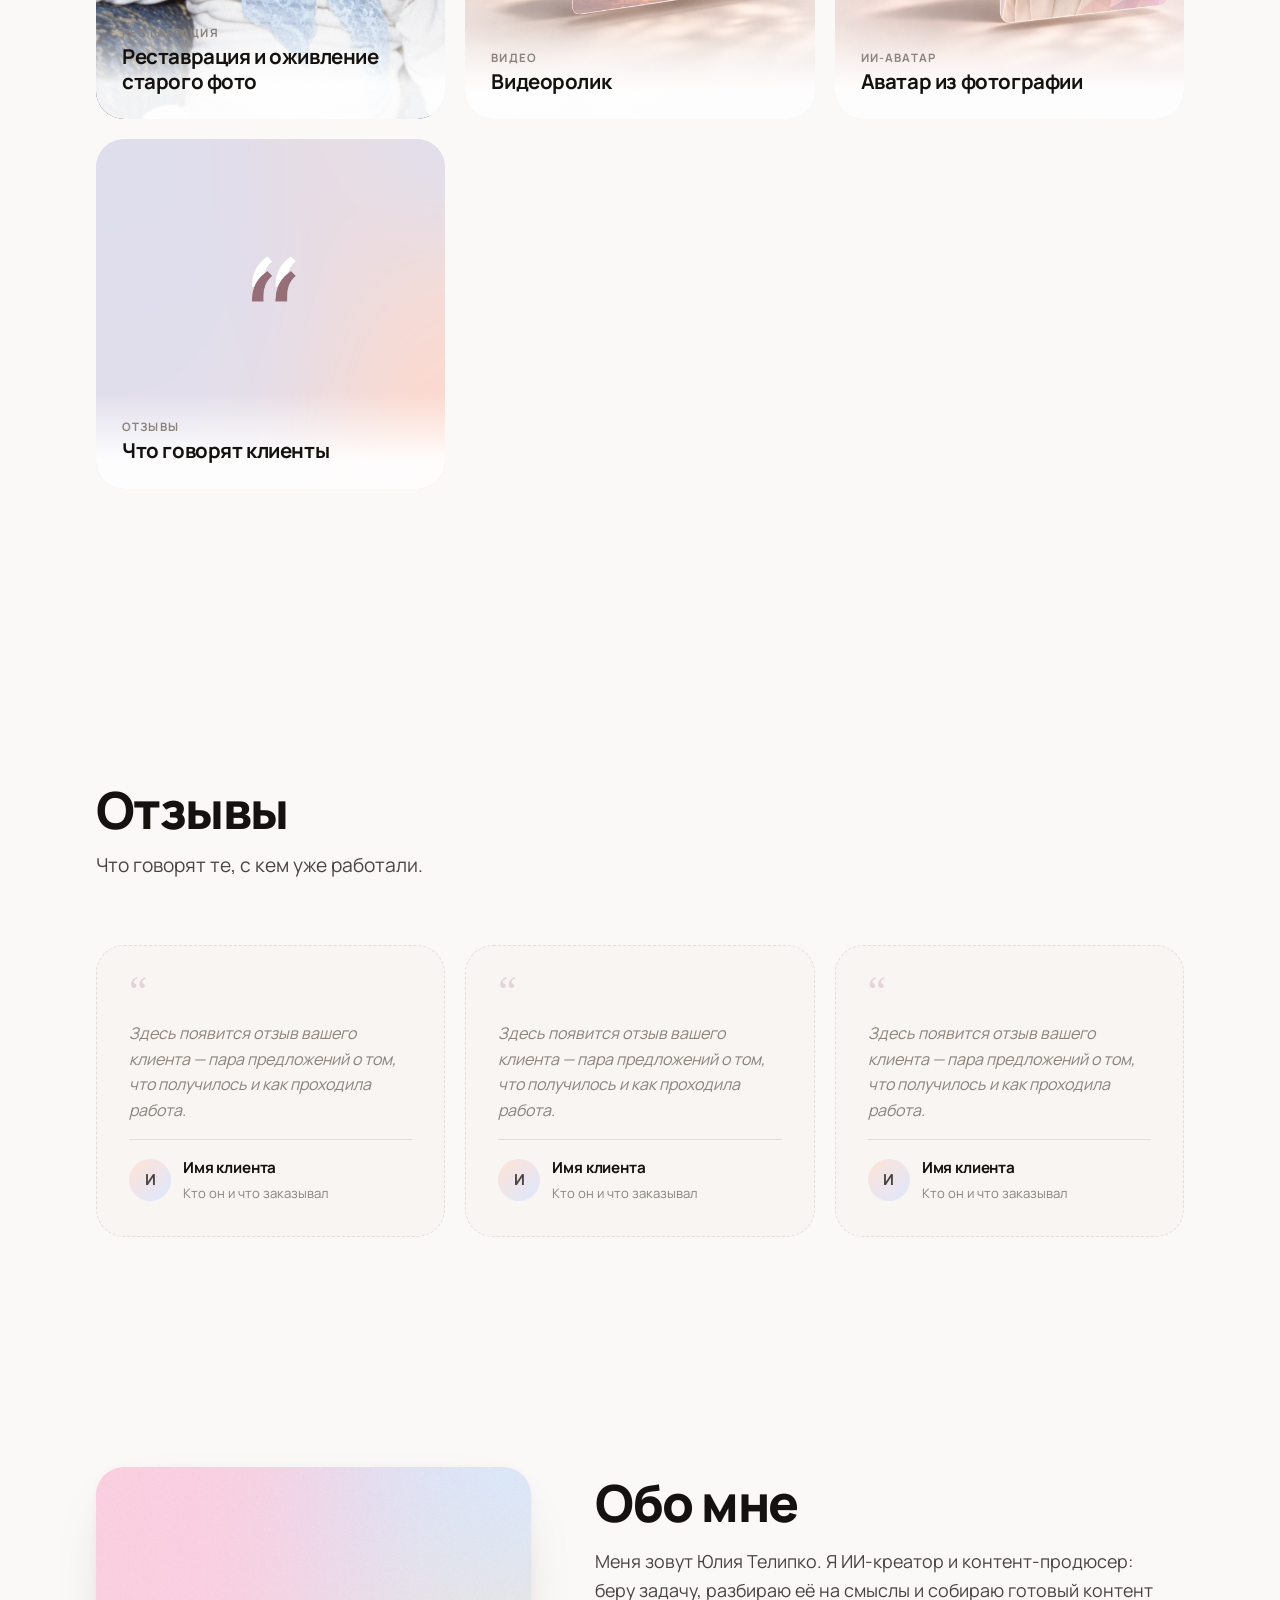
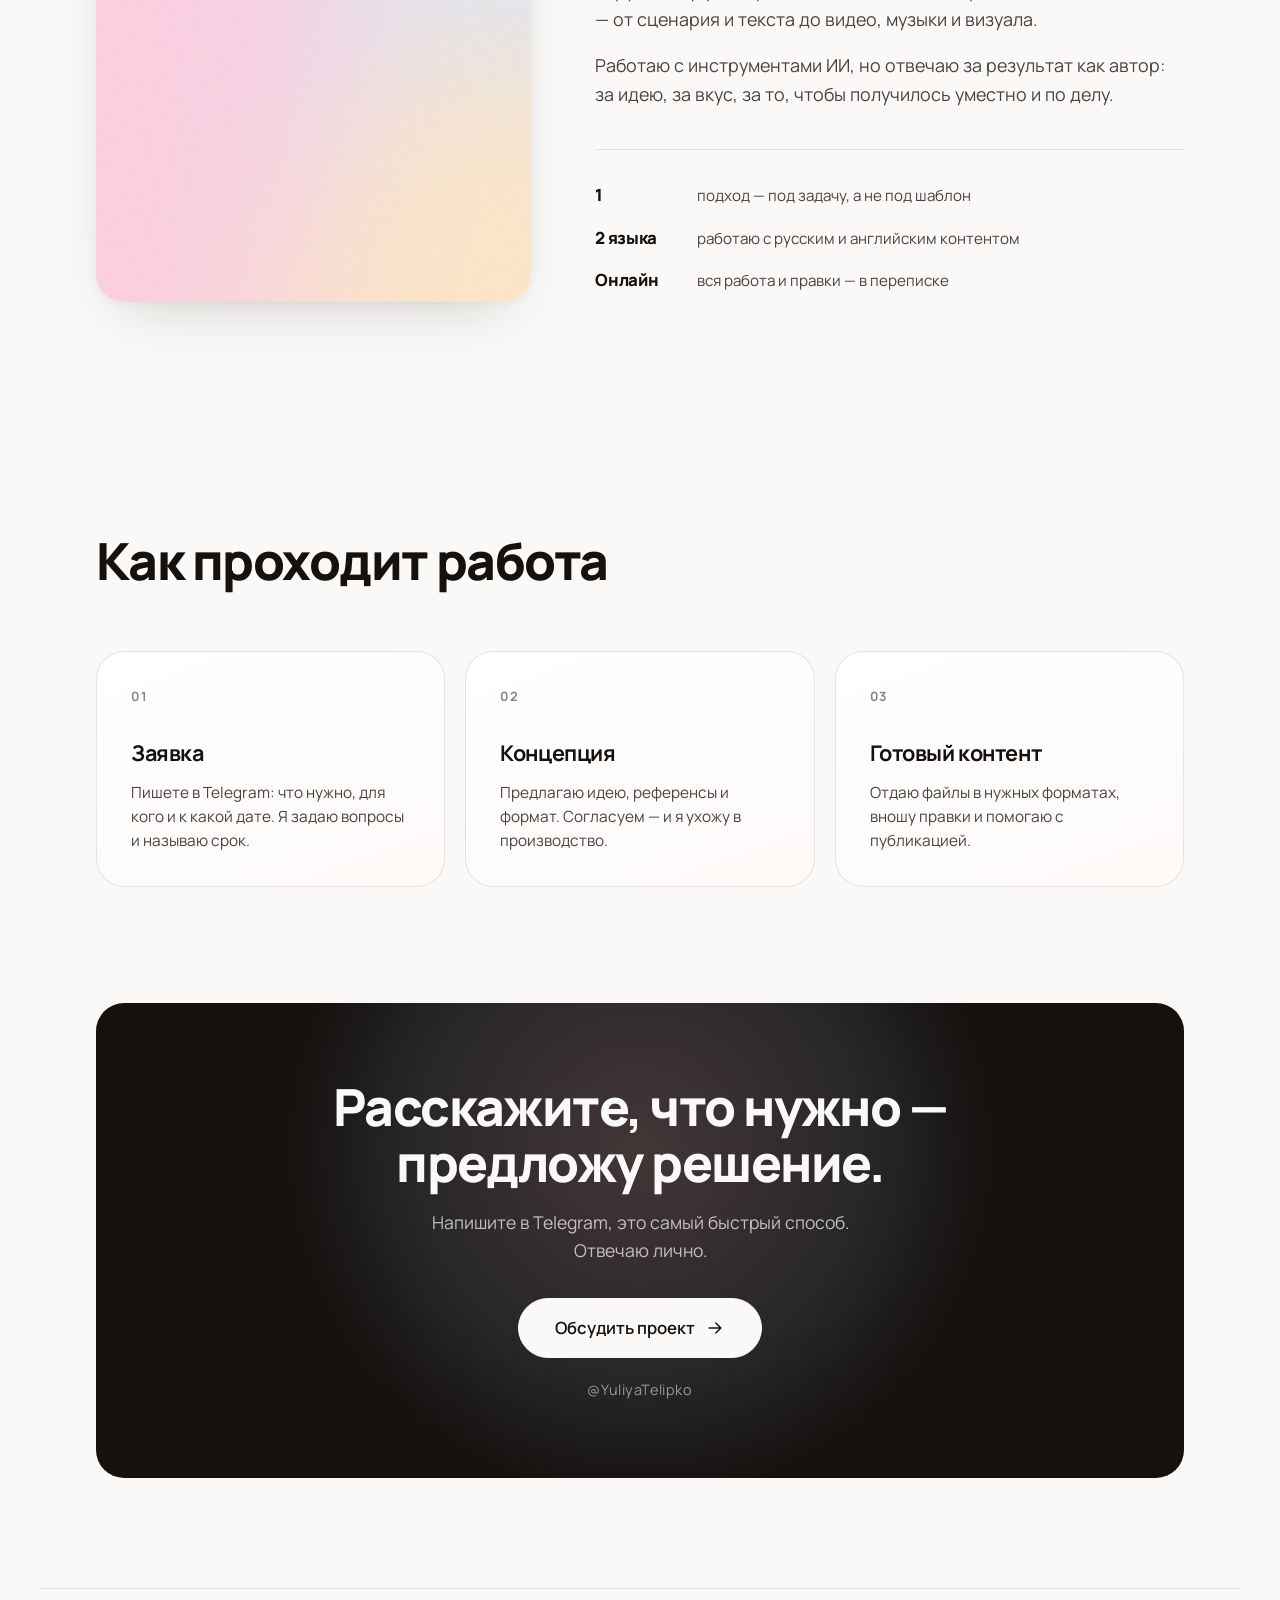
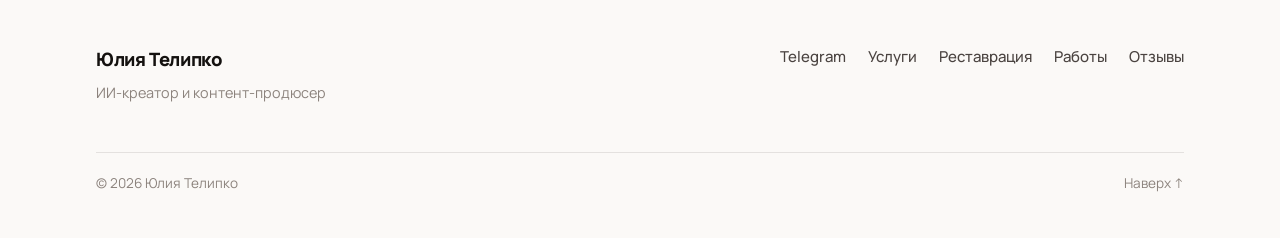
==== commit 9f88f76f: "Add files via upload" ====
--- a/index.html
+++ b/index.html
@@ -163,9 +163,9 @@
     <div class="restoration-grid">
       <div class="ba-wrap reveal">
         <div class="ba ba--portrait" id="ba">
-          <img class="ba-img" src="restore-after.jpg" alt="Фотография после реставрации" width="1200" height="900">
+          <img class="ba-img" id="baAfterImg" src="pair1-after.jpg" alt="Фотография после реставрации" width="1200" height="900">
           <div class="ba-before-layer" id="baBefore">
-            <img class="ba-img" src="restore-before.jpg" alt="" aria-hidden="true" width="1200" height="900">
+            <img class="ba-img" src="pair1-before.jpg" alt="" aria-hidden="true" width="1200" height="900">
           </div>
           <span class="ba-badge ba-badge--left" data-i18n="rest.before">До</span>
           <span class="ba-badge ba-badge--right" data-i18n="rest.after">После</span>
@@ -178,6 +178,7 @@
           </div>
         </div>
         <p class="ba-hint" data-i18n="rest.hint">Потяните за ползунок, чтобы сравнить</p>
+        <div class="ba-thumbs" id="baThumbs"></div>
       </div>
 
       <div class="rest-copy">
--- a/styles.css
+++ b/styles.css
@@ -517,6 +517,30 @@
 
 .ba.ba--portrait{ aspect-ratio:3/4; }
 
+/* ---------- Restoration pair thumbnails ---------- */
+
+.ba-thumbs{
+  display:grid;
+  grid-template-columns:repeat(auto-fill, minmax(52px, 1fr));
+  gap:8px;
+  margin-top:14px;
+}
+.ba-thumb{
+  padding:0;
+  border:2px solid transparent;
+  border-radius:10px;
+  overflow:hidden;
+  background:var(--bg-soft);
+  cursor:pointer;
+  opacity:.62;
+  aspect-ratio:1;
+  transition:opacity .2s, border-color .2s;
+}
+.ba-thumb img{ width:100%; height:100%; object-fit:cover; display:block; }
+.ba-thumb:hover{ opacity:.9; }
+.ba-thumb.is-active{ border-color:var(--ink); opacity:1; }
+.ba-thumb:focus-visible{ outline:2px solid var(--ink); outline-offset:2px; }
+
 /* ---------- About ---------- */
 
 .about{
